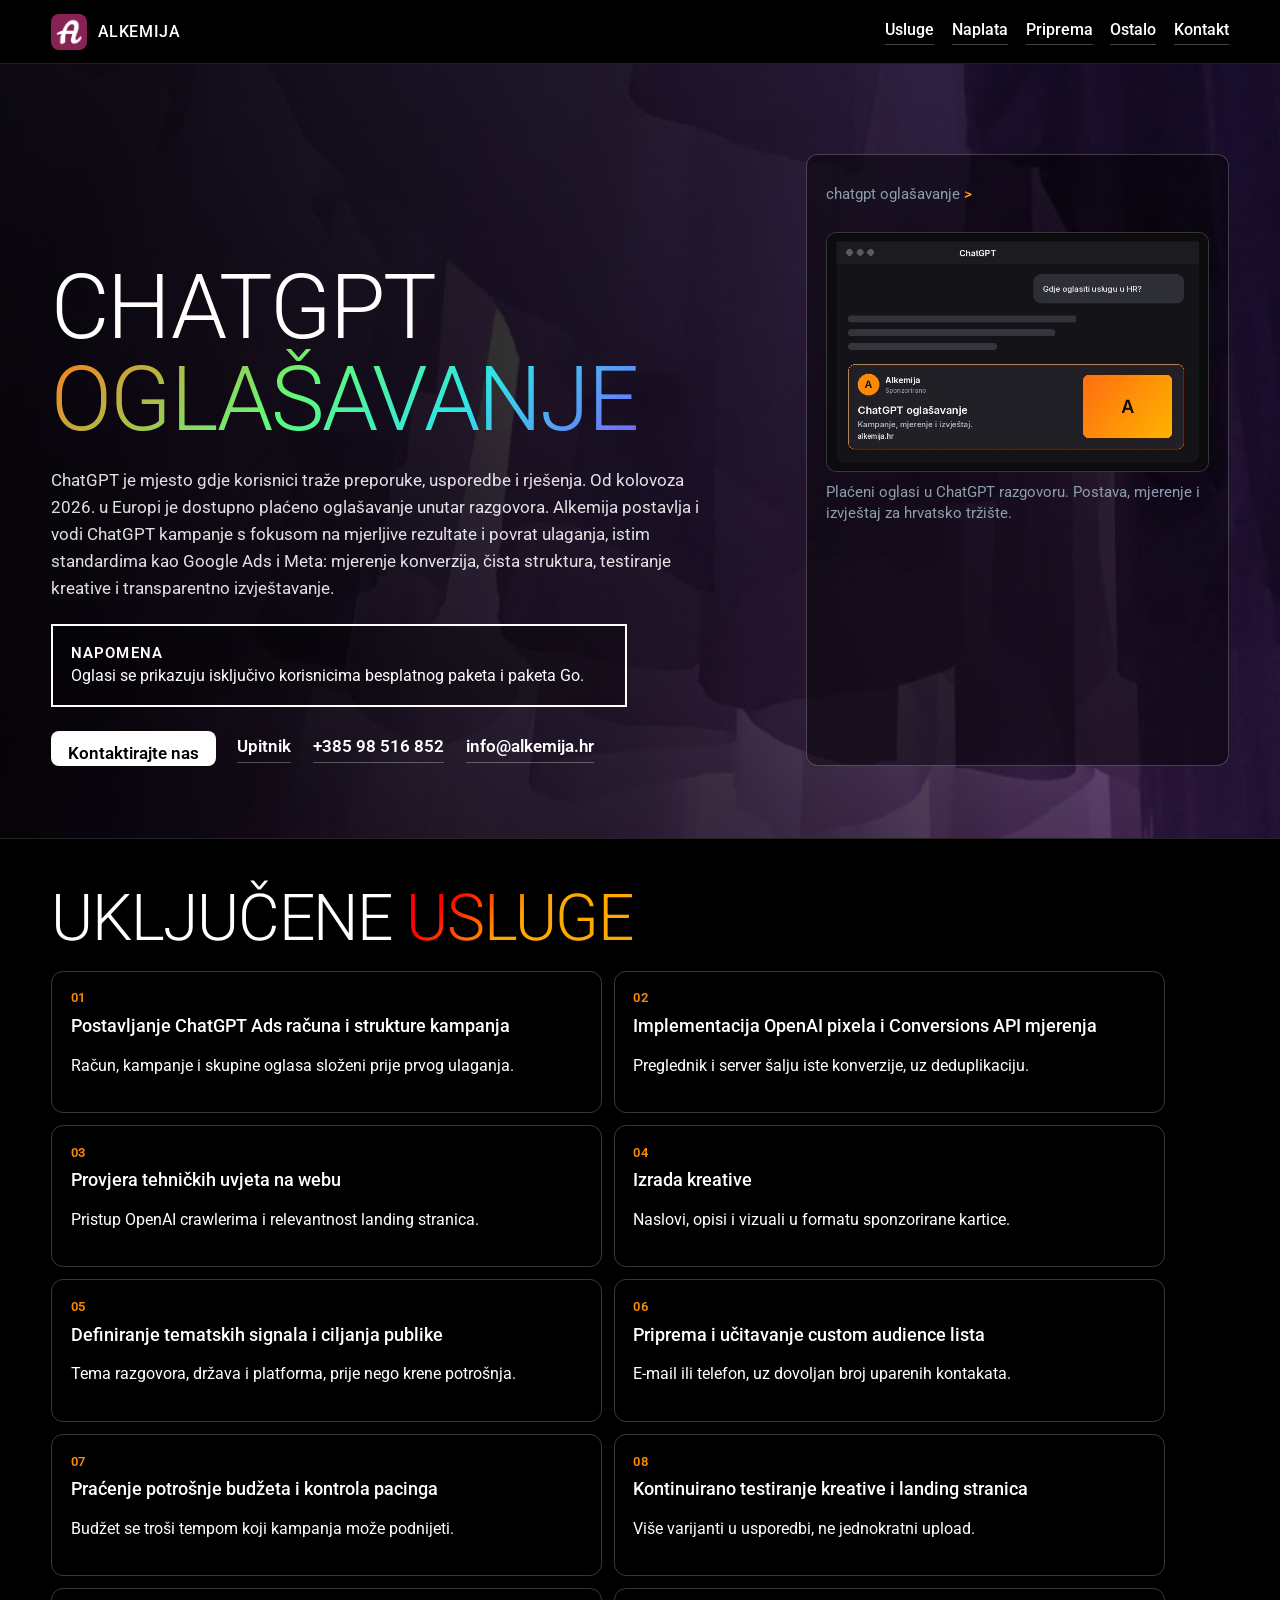
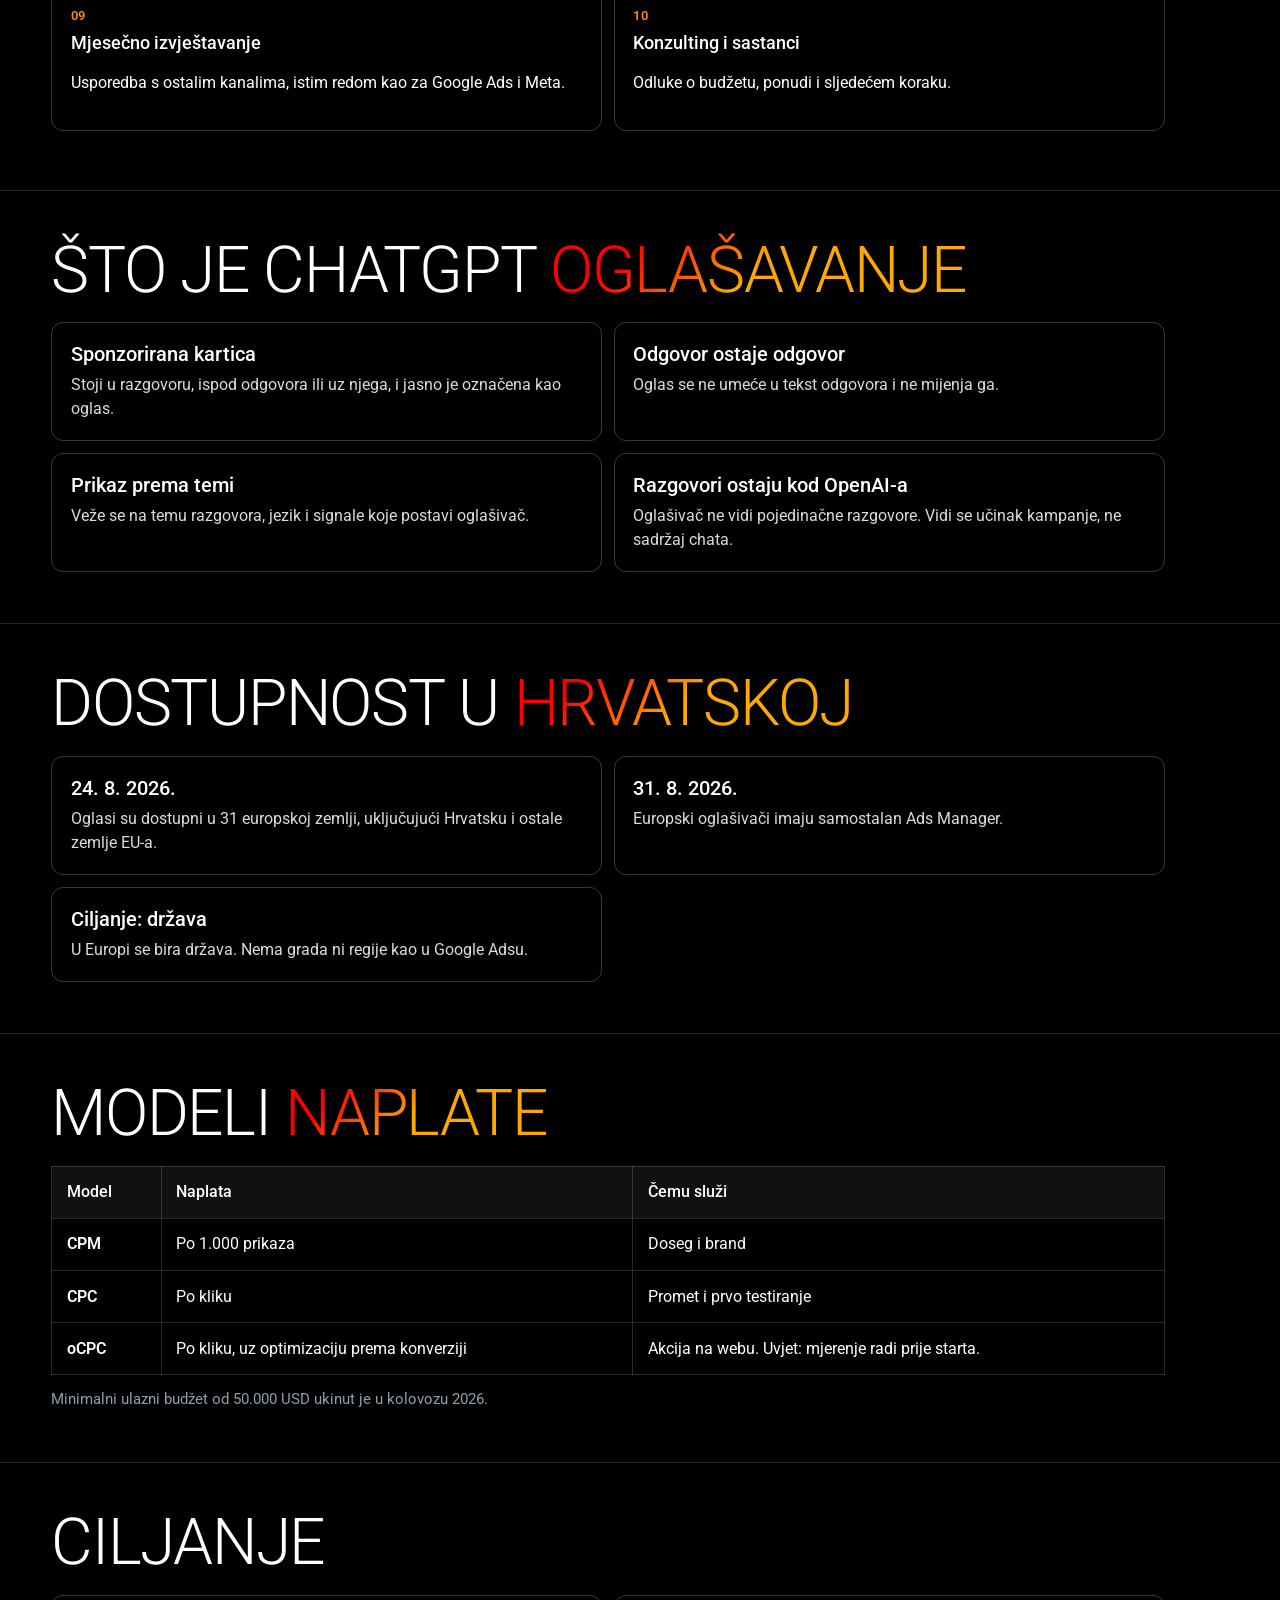
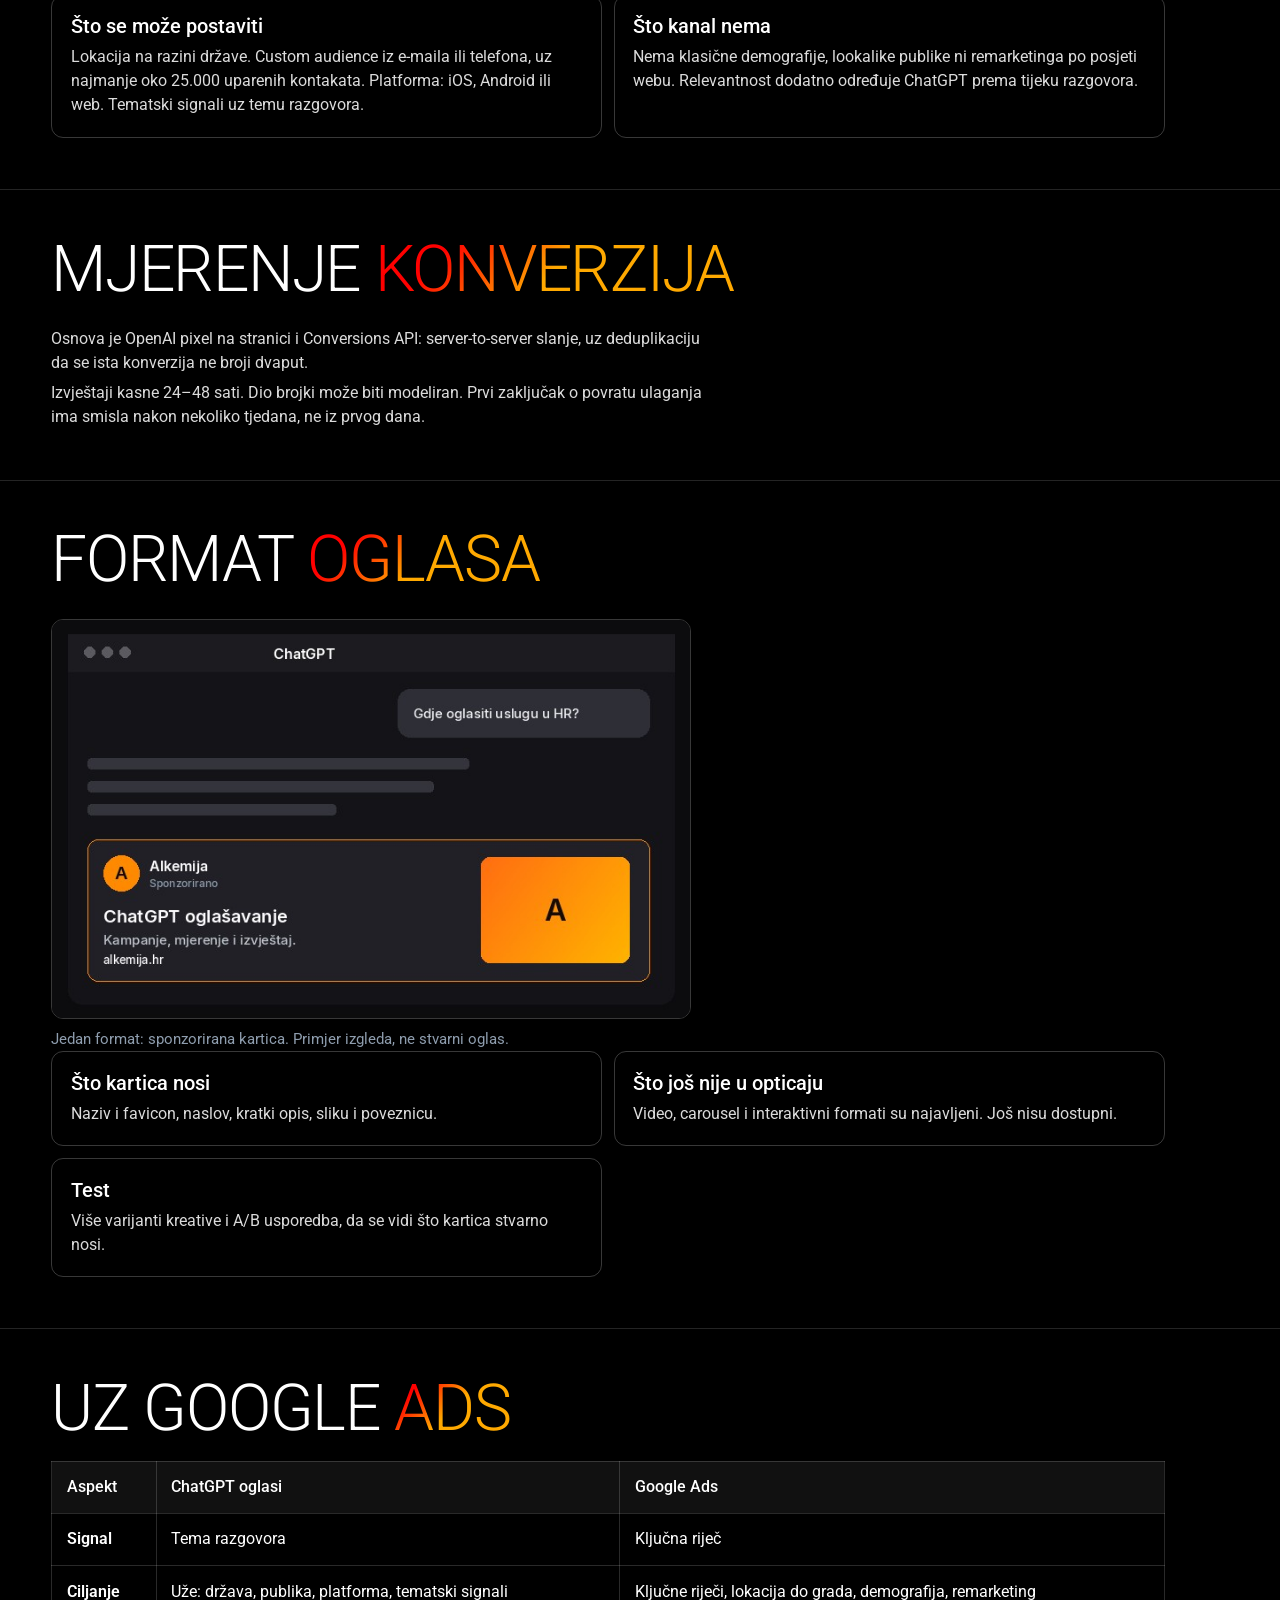
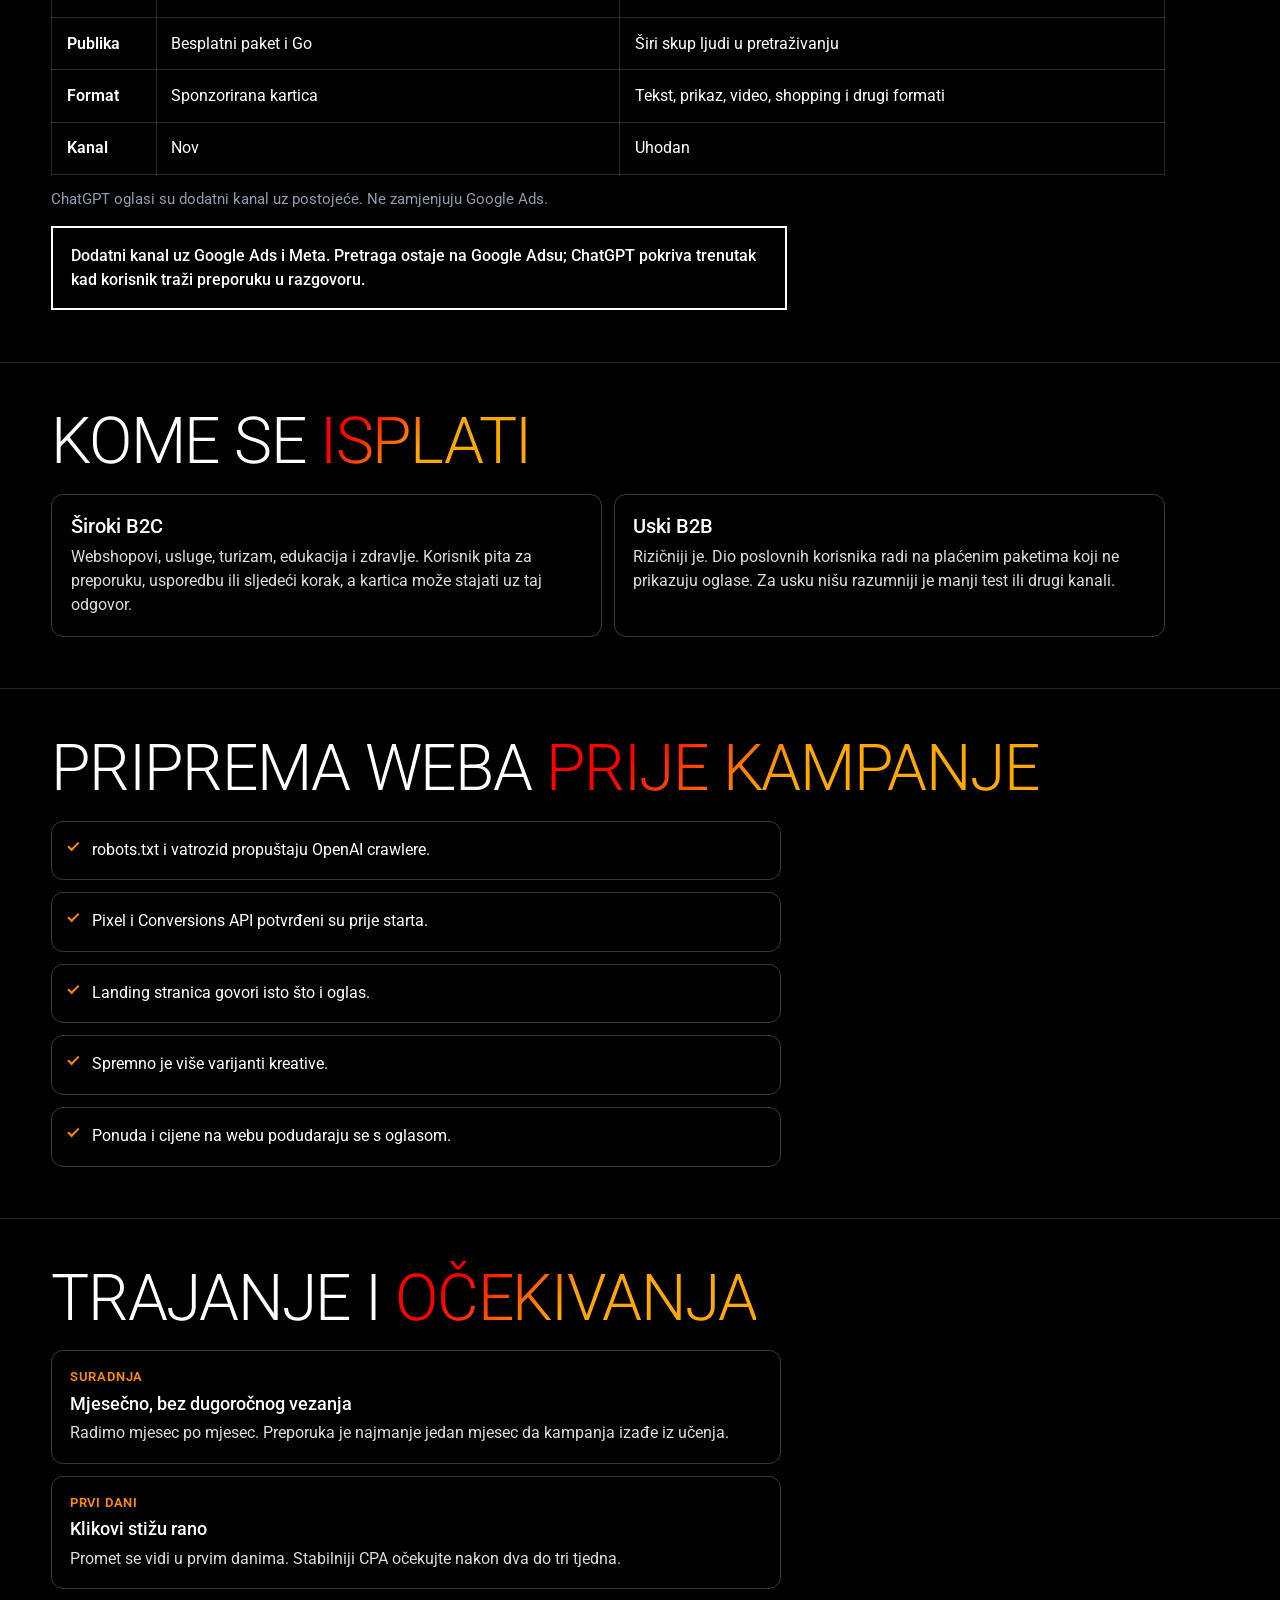
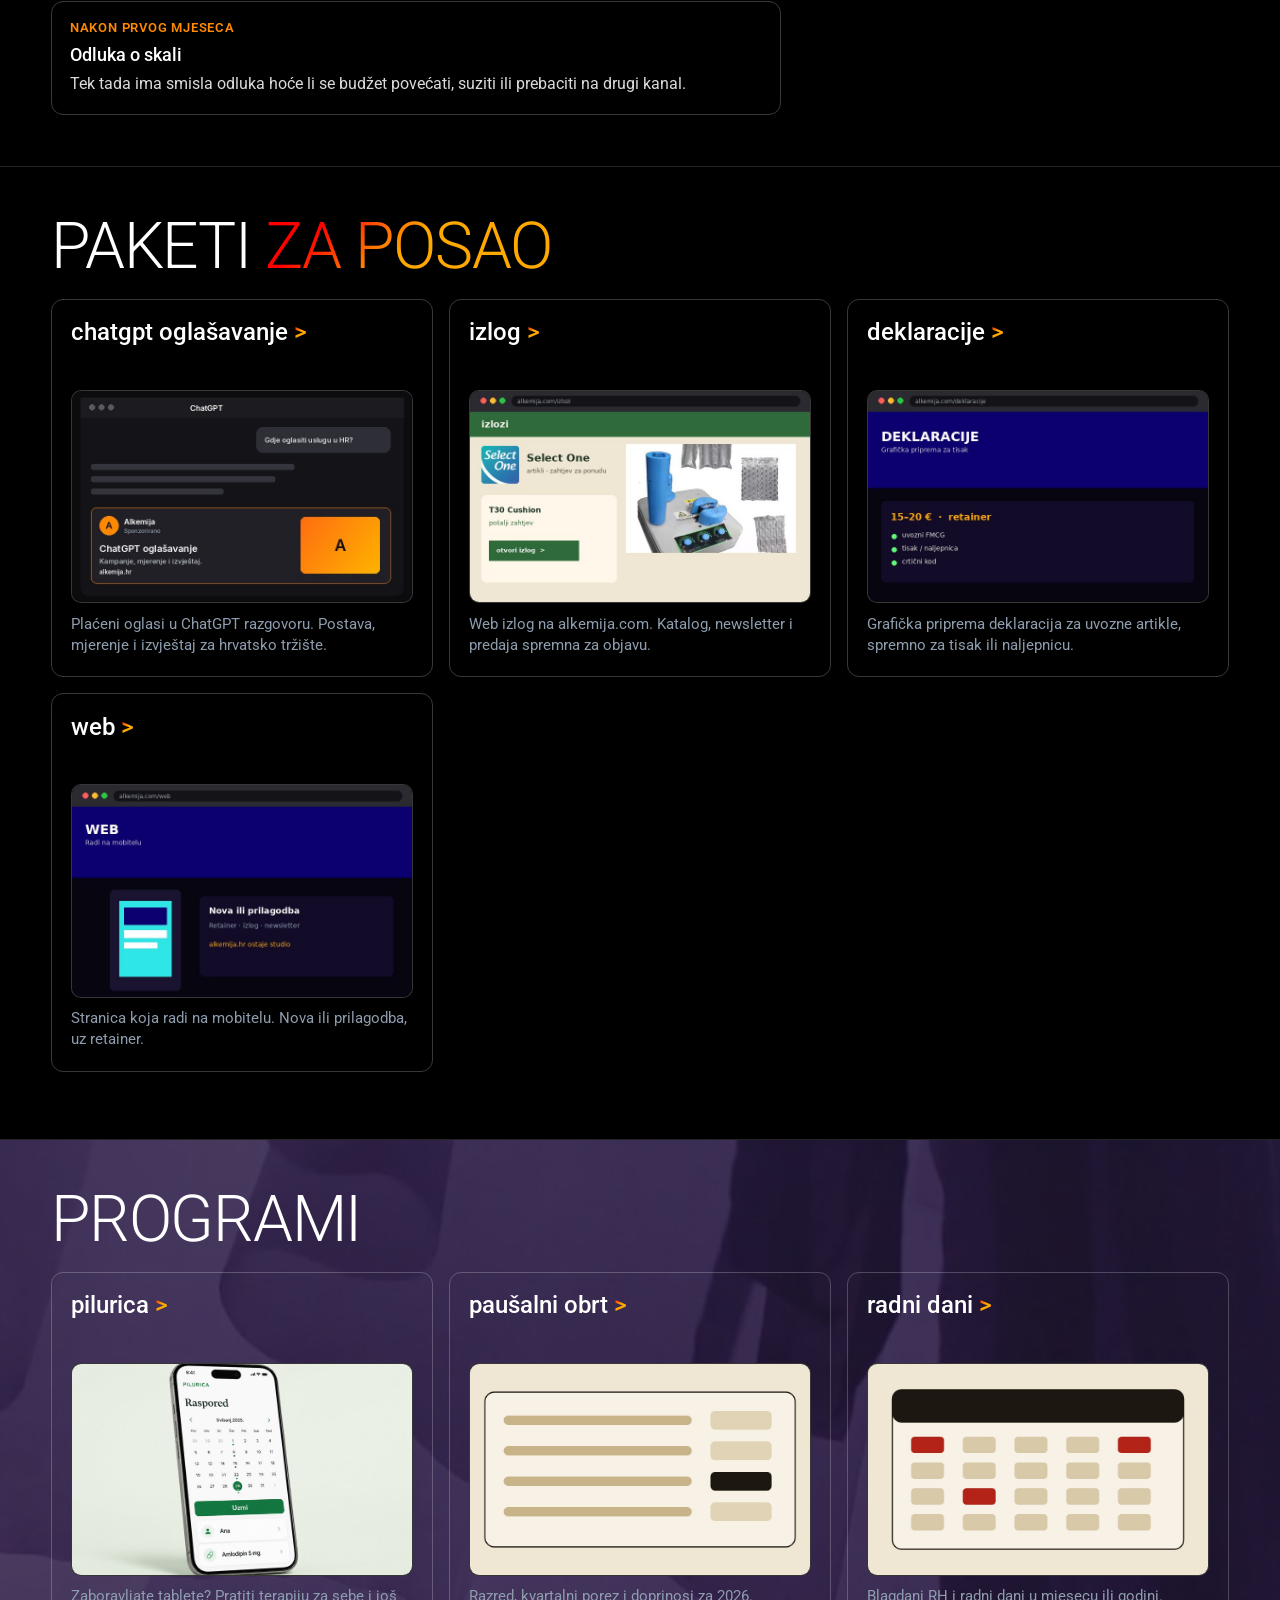
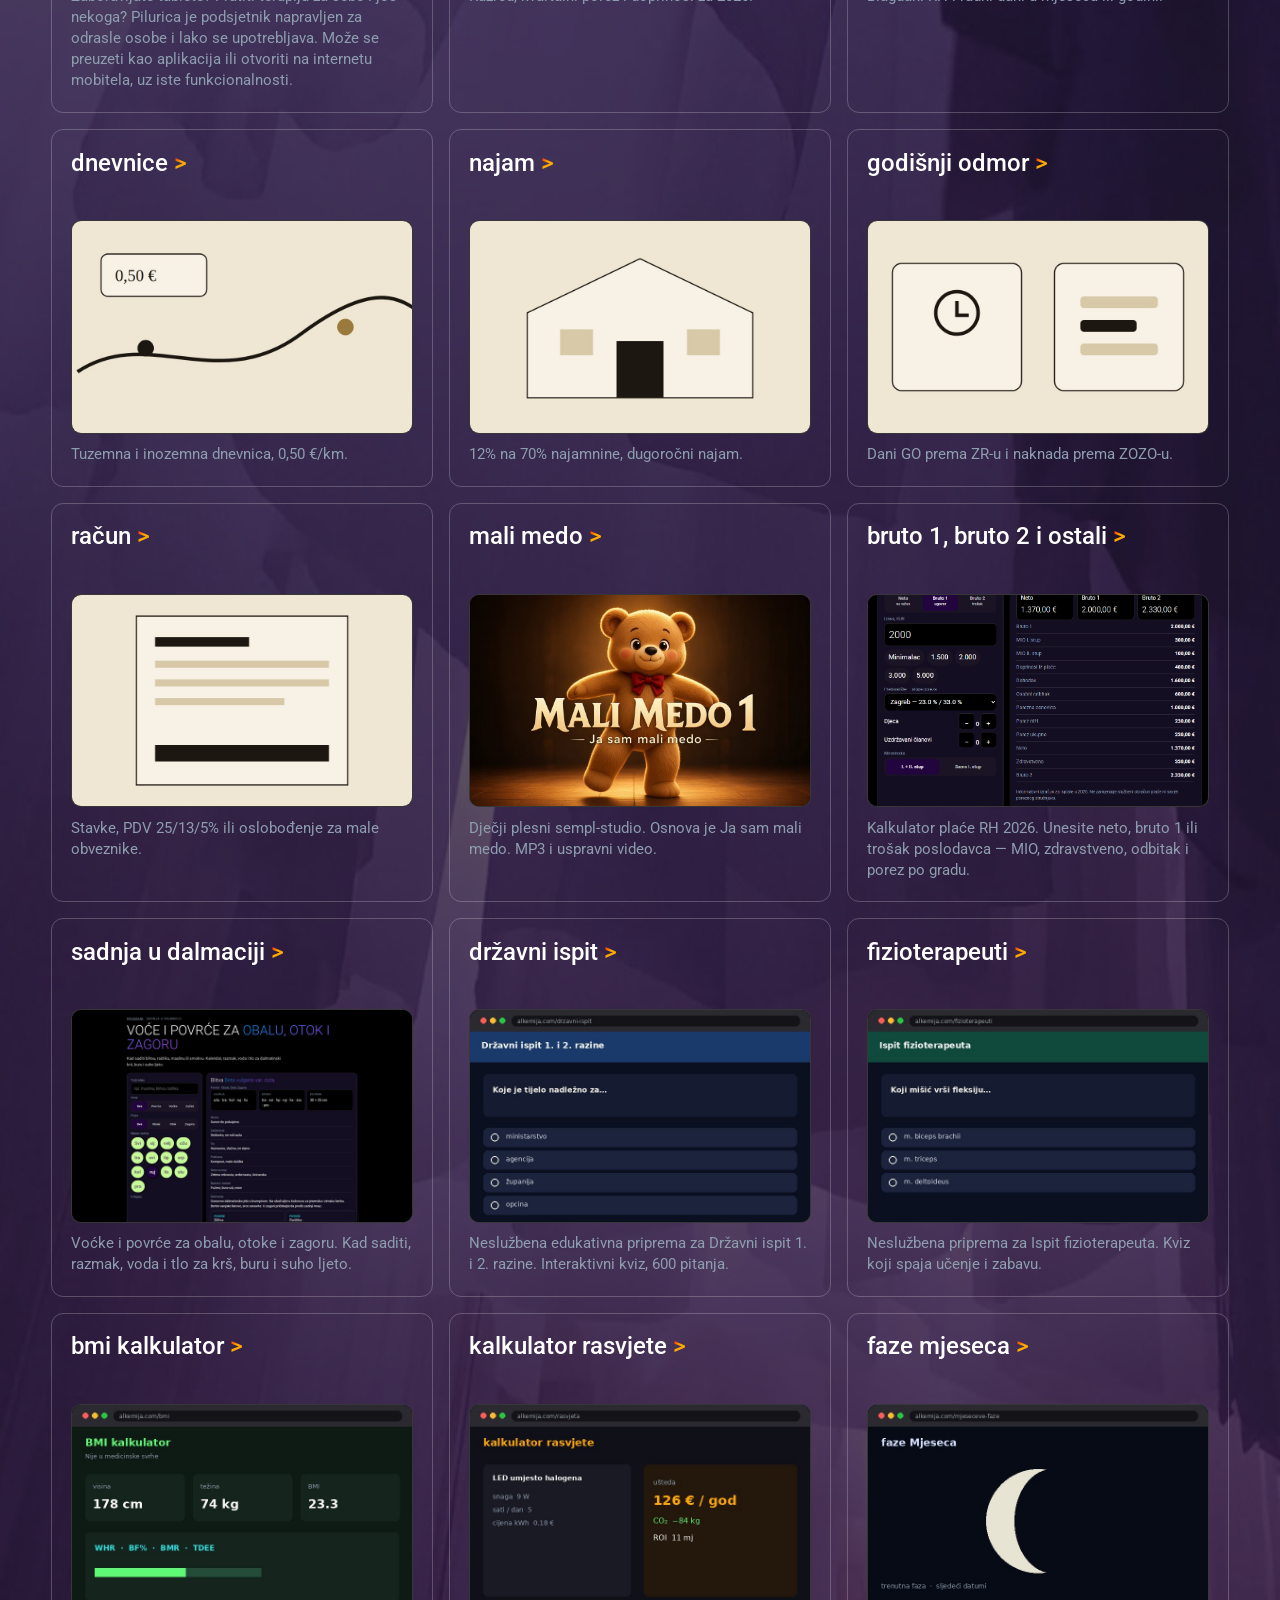
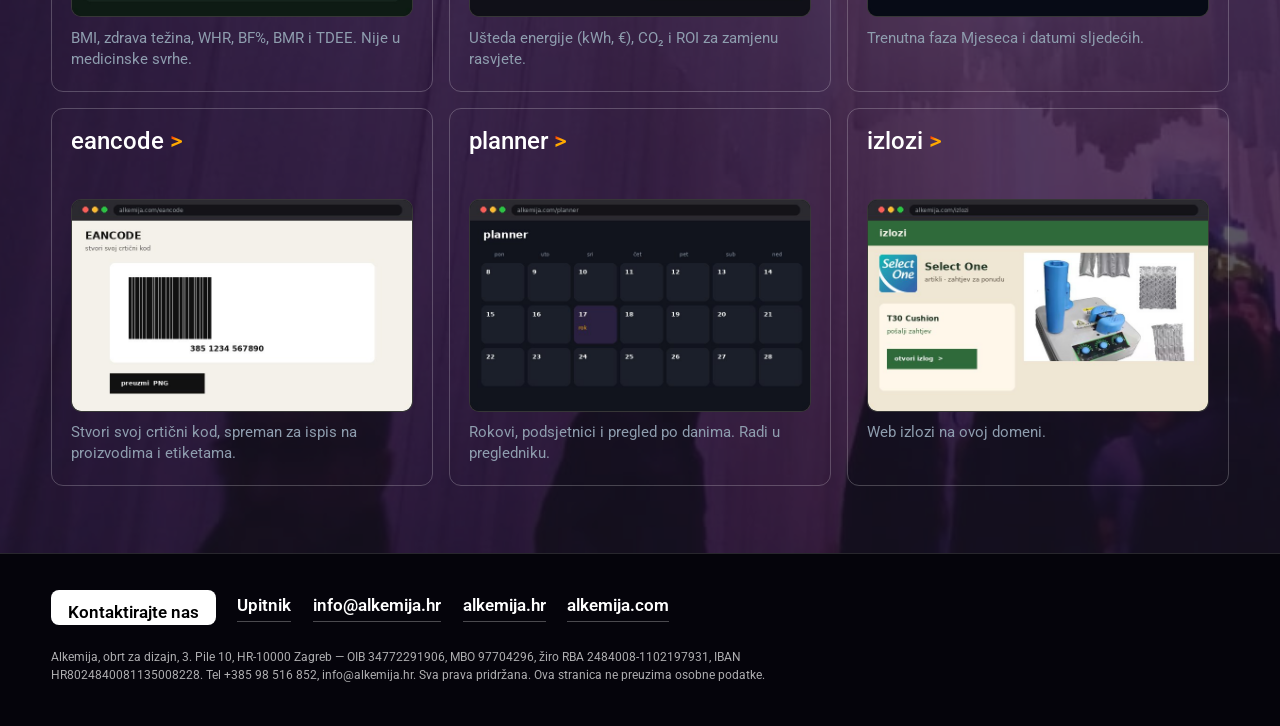
==== index.html @ fbc6aa92 "Add Alkemija ChatGPT advertising landing page. Static Croatian page with the brief sections, homepag" ====
<!DOCTYPE html>
<html lang="hr">
<head>
  <meta charset="utf-8">
  <meta name="viewport" content="width=device-width, initial-scale=1">
  <title>ChatGPT oglašavanje | Alkemija</title>
  <meta name="description" content="Alkemija postavlja i vodi ChatGPT kampanje u Hrvatskoj: račun, pixel, kreativa i mjesečni izvještaj. Oglasi za besplatni paket i paket Go.">
  <link rel="canonical" href="https://kaidoalen.github.io/alkemija-chatgpt-oglasavanje/">
  <meta property="og:title" content="ChatGPT oglašavanje | Alkemija">
  <meta property="og:description" content="Alkemija postavlja i vodi ChatGPT kampanje u Hrvatskoj: struktura, mjerenje, kreativa i izvještavanje.">
  <meta property="og:type" content="website">
  <meta property="og:locale" content="hr_HR">
  <meta property="og:url" content="https://kaidoalen.github.io/alkemija-chatgpt-oglasavanje/">
  <meta property="og:image" content="https://kaidoalen.github.io/alkemija-chatgpt-oglasavanje/assets/chatgpt-tile.jpg">
  <meta name="twitter:card" content="summary_large_image">
  <meta name="theme-color" content="#000000">
  <link rel="icon" href="assets/favicon.png" type="image/png">
  <link rel="apple-touch-icon" href="assets/favicon.png">
  <link rel="preconnect" href="https://fonts.googleapis.com">
  <link rel="preconnect" href="https://fonts.gstatic.com" crossorigin>
  <link href="https://fonts.googleapis.com/css2?family=Roboto:wght@300;400;500;600&display=swap" rel="stylesheet">
  <link rel="stylesheet" href="styles.css">
  <script type="application/ld+json">
  {
    "@context": "https://schema.org",
    "@type": "Service",
    "name": "ChatGPT oglašavanje",
    "serviceType": "Oglašavanje u ChatGPT-u",
    "provider": {
      "@type": "Organization",
      "name": "Alkemija",
      "url": "https://alkemija.com/",
      "email": "info@alkemija.hr",
      "telephone": "+38598516852"
    },
    "areaServed": "HR",
    "url": "https://kaidoalen.github.io/alkemija-chatgpt-oglasavanje/"
  }
  </script>
</head>
<body>
  <a class="skip" href="#sadrzaj">Preskoči na sadržaj</a>
  <header class="top">
    <a class="brand" href="https://alkemija.com/">
      <img src="assets/favicon.png" width="36" height="36" alt="">
      Alkemija
    </a>
    <nav class="nav" aria-label="Sadržaj stranice">
      <a href="#usluge">Usluge</a>
      <a href="#naplata">Naplata</a>
      <a href="#priprema">Priprema</a>
      <a href="#ostalo">Ostalo</a>
      <a href="mailto:info@alkemija.hr?subject=ChatGPT%20ogla%C5%A1avanje">Kontakt</a>
    </nav>
  </header>

  <main id="sadrzaj">
    <section class="hero" id="vrh">
      <div>
        <h1>ChatGPT <span class="grad">oglašavanje</span></h1>
        <p class="lead">ChatGPT je mjesto gdje korisnici traže preporuke, usporedbe i rješenja. Od kolovoza 2026. u Europi je dostupno plaćeno oglašavanje unutar razgovora. Alkemija postavlja i vodi ChatGPT kampanje s fokusom na mjerljive rezultate i povrat ulaganja, istim standardima kao Google Ads i Meta: mjerenje konverzija, čista struktura, testiranje kreative i transparentno izvještavanje.</p>
        <div class="note">
          <p class="note-label">Napomena</p>
          <p>Oglasi se prikazuju isključivo korisnicima besplatnog paketa i paketa Go.</p>
        </div>
        <p class="cta">
          <a class="btn" href="mailto:info@alkemija.hr?subject=ChatGPT%20ogla%C5%A1avanje">Kontaktirajte nas</a>
          <a href="https://www.alkemija.hr/anketa/">Upitnik</a>
          <a href="tel:+38598516852">+385 98 516 852</a>
          <a href="mailto:info@alkemija.hr">info@alkemija.hr</a>
        </p>
      </div>
      <a class="tile" href="https://www.alkemija.hr/anketa/">
        <p class="tile-title">chatgpt oglašavanje <span class="arr">&gt;</span></p>
        <span class="shot"><img src="assets/chatgpt-tile.jpg" width="720" height="450" alt=""></span>
        <p>Plaćeni oglasi u ChatGPT razgovoru. Postava, mjerenje i izvještaj za hrvatsko tržište.</p>
      </a>
    </section>

    <section class="band" id="usluge" aria-labelledby="usluge-naslov">
      <h2 class="label" id="usluge-naslov">Uključene <span class="fire">usluge</span></h2>
      <ol class="services">
        <li>
          <h3>Postavljanje ChatGPT Ads računa i strukture kampanja</h3>
          <p>Račun, kampanje i skupine oglasa složeni prije prvog ulaganja.</p>
        </li>
        <li>
          <h3>Implementacija OpenAI pixela i Conversions API mjerenja</h3>
          <p>Preglednik i server šalju iste konverzije, uz deduplikaciju.</p>
        </li>
        <li>
          <h3>Provjera tehničkih uvjeta na webu</h3>
          <p>Pristup OpenAI crawlerima i relevantnost landing stranica.</p>
        </li>
        <li>
          <h3>Izrada kreative</h3>
          <p>Naslovi, opisi i vizuali u formatu sponzorirane kartice.</p>
        </li>
        <li>
          <h3>Definiranje tematskih signala i ciljanja publike</h3>
          <p>Tema razgovora, država i platforma, prije nego krene potrošnja.</p>
        </li>
        <li>
          <h3>Priprema i učitavanje custom audience lista</h3>
          <p>E-mail ili telefon, uz dovoljan broj uparenih kontakata.</p>
        </li>
        <li>
          <h3>Praćenje potrošnje budžeta i kontrola pacinga</h3>
          <p>Budžet se troši tempom koji kampanja može podnijeti.</p>
        </li>
        <li>
          <h3>Kontinuirano testiranje kreative i landing stranica</h3>
          <p>Više varijanti u usporedbi, ne jednokratni upload.</p>
        </li>
        <li>
          <h3>Mjesečno izvještavanje</h3>
          <p>Usporedba s ostalim kanalima, istim redom kao za Google Ads i Meta.</p>
        </li>
        <li>
          <h3>Konzulting i sastanci</h3>
          <p>Odluke o budžetu, ponudi i sljedećem koraku.</p>
        </li>
      </ol>
    </section>

    <section class="band" id="sto-je" aria-labelledby="sto-je-naslov">
      <h2 class="label" id="sto-je-naslov">Što je ChatGPT <span class="fire">oglašavanje</span></h2>
      <div class="facts">
        <article class="card">
          <h3>Sponzorirana kartica</h3>
          <p>Stoji u razgovoru, ispod odgovora ili uz njega, i jasno je označena kao oglas.</p>
        </article>
        <article class="card">
          <h3>Odgovor ostaje odgovor</h3>
          <p>Oglas se ne umeće u tekst odgovora i ne mijenja ga.</p>
        </article>
        <article class="card">
          <h3>Prikaz prema temi</h3>
          <p>Veže se na temu razgovora, jezik i signale koje postavi oglašivač.</p>
        </article>
        <article class="card">
          <h3>Razgovori ostaju kod OpenAI-a</h3>
          <p>Oglašivač ne vidi pojedinačne razgovore. Vidi se učinak kampanje, ne sadržaj chata.</p>
        </article>
      </div>
    </section>

    <section class="band" id="dostupnost" aria-labelledby="dostupnost-naslov">
      <h2 class="label" id="dostupnost-naslov">Dostupnost u <span class="fire">Hrvatskoj</span></h2>
      <div class="facts">
        <article class="card">
          <h3>24. 8. 2026.</h3>
          <p>Oglasi su dostupni u 31 europskoj zemlji, uključujući Hrvatsku i ostale zemlje EU-a.</p>
        </article>
        <article class="card">
          <h3>31. 8. 2026.</h3>
          <p>Europski oglašivači imaju samostalan Ads Manager.</p>
        </article>
        <article class="card">
          <h3>Ciljanje: država</h3>
          <p>U Europi se bira država. Nema grada ni regije kao u Google Adsu.</p>
        </article>
      </div>
    </section>

    <section class="band" id="naplata" aria-labelledby="naplata-naslov">
      <h2 class="label" id="naplata-naslov">Modeli <span class="fire">naplate</span></h2>
      <div class="sheet-wrap">
        <table class="sheet">
          <caption>Minimalni ulazni budžet od 50.000 USD ukinut je u kolovozu 2026.</caption>
          <thead>
            <tr>
              <th scope="col">Model</th>
              <th scope="col">Naplata</th>
              <th scope="col">Čemu služi</th>
            </tr>
          </thead>
          <tbody>
            <tr>
              <th scope="row">CPM</th>
              <td data-label="Naplata">Po 1.000 prikaza</td>
              <td data-label="Čemu služi">Doseg i brand</td>
            </tr>
            <tr>
              <th scope="row">CPC</th>
              <td data-label="Naplata">Po kliku</td>
              <td data-label="Čemu služi">Promet i prvo testiranje</td>
            </tr>
            <tr>
              <th scope="row">oCPC</th>
              <td data-label="Naplata">Po kliku, uz optimizaciju prema konverziji</td>
              <td data-label="Čemu služi">Akcija na webu. Uvjet: mjerenje radi prije starta.</td>
            </tr>
          </tbody>
        </table>
      </div>
    </section>

    <section class="band" id="ciljanje" aria-labelledby="ciljanje-naslov">
      <h2 class="label" id="ciljanje-naslov">Ciljanje</h2>
      <div class="split">
        <article class="card">
          <h3>Što se može postaviti</h3>
          <p>Lokacija na razini države. Custom audience iz e-maila ili telefona, uz najmanje oko 25.000 uparenih kontakata. Platforma: iOS, Android ili web. Tematski signali uz temu razgovora.</p>
        </article>
        <article class="card">
          <h3>Što kanal nema</h3>
          <p>Nema klasične demografije, lookalike publike ni remarketinga po posjeti webu. Relevantnost dodatno određuje ChatGPT prema tijeku razgovora.</p>
        </article>
      </div>
    </section>

    <section class="band" id="mjerenje" aria-labelledby="mjerenje-naslov">
      <h2 class="label" id="mjerenje-naslov">Mjerenje <span class="fire">konverzija</span></h2>
      <div class="stack">
        <p>Osnova je OpenAI pixel na stranici i Conversions API: server-to-server slanje, uz deduplikaciju da se ista konverzija ne broji dvaput.</p>
        <p>Izvještaji kasne 24–48 sati. Dio brojki može biti modeliran. Prvi zaključak o povratu ulaganja ima smisla nakon nekoliko tjedana, ne iz prvog dana.</p>
      </div>
    </section>

    <section class="band" id="format" aria-labelledby="format-naslov">
      <h2 class="label" id="format-naslov">Format <span class="fire">oglasa</span></h2>
      <figure class="figure">
        <img src="assets/chatgpt-tile.jpg" width="720" height="450" alt="Primjer sponzorirane kartice u razgovoru: naziv Alkemija, oznaka oglasa, naslov, kratki opis i slika.">
        <figcaption>Jedan format: sponzorirana kartica. Primjer izgleda, ne stvarni oglas.</figcaption>
      </figure>
      <div class="facts">
        <article class="card">
          <h3>Što kartica nosi</h3>
          <p>Naziv i favicon, naslov, kratki opis, sliku i poveznicu.</p>
        </article>
        <article class="card">
          <h3>Što još nije u opticaju</h3>
          <p>Video, carousel i interaktivni formati su najavljeni. Još nisu dostupni.</p>
        </article>
        <article class="card">
          <h3>Test</h3>
          <p>Više varijanti kreative i A/B usporedba, da se vidi što kartica stvarno nosi.</p>
        </article>
      </div>
    </section>

    <section class="band" id="google-ads" aria-labelledby="google-naslov">
      <h2 class="label" id="google-naslov">Uz Google <span class="fire">Ads</span></h2>
      <div class="sheet-wrap">
        <table class="sheet">
          <caption>ChatGPT oglasi su dodatni kanal uz postojeće. Ne zamjenjuju Google Ads.</caption>
          <thead>
            <tr>
              <th scope="col">Aspekt</th>
              <th scope="col">ChatGPT oglasi</th>
              <th scope="col">Google Ads</th>
            </tr>
          </thead>
          <tbody>
            <tr>
              <th scope="row">Signal</th>
              <td data-label="ChatGPT oglasi">Tema razgovora</td>
              <td data-label="Google Ads">Ključna riječ</td>
            </tr>
            <tr>
              <th scope="row">Ciljanje</th>
              <td data-label="ChatGPT oglasi">Uže: država, publika, platforma, tematski signali</td>
              <td data-label="Google Ads">Ključne riječi, lokacija do grada, demografija, remarketing</td>
            </tr>
            <tr>
              <th scope="row">Publika</th>
              <td data-label="ChatGPT oglasi">Besplatni paket i Go</td>
              <td data-label="Google Ads">Širi skup ljudi u pretraživanju</td>
            </tr>
            <tr>
              <th scope="row">Format</th>
              <td data-label="ChatGPT oglasi">Sponzorirana kartica</td>
              <td data-label="Google Ads">Tekst, prikaz, video, shopping i drugi formati</td>
            </tr>
            <tr>
              <th scope="row">Kanal</th>
              <td data-label="ChatGPT oglasi">Nov</td>
              <td data-label="Google Ads">Uhodan</td>
            </tr>
          </tbody>
        </table>
      </div>
      <p class="callout">Dodatni kanal uz Google Ads i Meta. Pretraga ostaje na Google Adsu; ChatGPT pokriva trenutak kad korisnik traži preporuku u razgovoru.</p>
    </section>

    <section class="band" id="kome" aria-labelledby="kome-naslov">
      <h2 class="label" id="kome-naslov">Kome se <span class="fire">isplati</span></h2>
      <div class="split">
        <article class="card">
          <h3>Široki B2C</h3>
          <p>Webshopovi, usluge, turizam, edukacija i zdravlje. Korisnik pita za preporuku, usporedbu ili sljedeći korak, a kartica može stajati uz taj odgovor.</p>
        </article>
        <article class="card">
          <h3>Uski B2B</h3>
          <p>Rizičniji je. Dio poslovnih korisnika radi na plaćenim paketima koji ne prikazuju oglase. Za usku nišu razumniji je manji test ili drugi kanali.</p>
        </article>
      </div>
    </section>

    <section class="band" id="priprema" aria-labelledby="priprema-naslov">
      <h2 class="label" id="priprema-naslov">Priprema weba <span class="fire">prije kampanje</span></h2>
      <ul class="checklist">
        <li>robots.txt i vatrozid propuštaju OpenAI crawlere.</li>
        <li>Pixel i Conversions API potvrđeni su prije starta.</li>
        <li>Landing stranica govori isto što i oglas.</li>
        <li>Spremno je više varijanti kreative.</li>
        <li>Ponuda i cijene na webu podudaraju se s oglasom.</li>
      </ul>
    </section>

    <section class="band" id="trajanje" aria-labelledby="trajanje-naslov">
      <h2 class="label" id="trajanje-naslov">Trajanje i <span class="fire">očekivanja</span></h2>
      <ol class="steps">
        <li class="step">
          <span>Suradnja</span>
          <h3>Mjesečno, bez dugoročnog vezanja</h3>
          <p>Radimo mjesec po mjesec. Preporuka je najmanje jedan mjesec da kampanja izađe iz učenja.</p>
        </li>
        <li class="step">
          <span>Prvi dani</span>
          <h3>Klikovi stižu rano</h3>
          <p>Promet se vidi u prvim danima. Stabilniji CPA očekujte nakon dva do tri tjedna.</p>
        </li>
        <li class="step">
          <span>Nakon prvog mjeseca</span>
          <h3>Odluka o skali</h3>
          <p>Tek tada ima smisla odluka hoće li se budžet povećati, suziti ili prebaciti na drugi kanal.</p>
        </li>
      </ol>
    </section>

    <section class="band" id="ostalo" aria-labelledby="paketi-naslov">
      <h2 class="label" id="paketi-naslov">Paketi <span class="fire">za posao</span></h2>
      <nav class="tiles" aria-label="Paketi za posao">
        <a class="tile" href="https://www.alkemija.hr/anketa/">
          <h3>chatgpt oglašavanje <span class="arr">&gt;</span></h3>
          <span class="shot"><img src="assets/chatgpt-tile.jpg" width="720" height="450" alt=""></span>
          <p>Plaćeni oglasi u ChatGPT razgovoru. Postava, mjerenje i izvještaj za hrvatsko tržište.</p>
        </a>
        <a class="tile" href="https://alkemija.com/izlozi/">
          <h3>izlog <span class="arr">&gt;</span></h3>
          <span class="shot"><img src="assets/shots/izlog.jpg" width="720" height="450" alt=""></span>
          <p>Web izlog na alkemija.com. Katalog, newsletter i predaja spremna za objavu.</p>
        </a>
        <a class="tile" href="https://alkemija.com/deklaracije/">
          <h3>deklaracije <span class="arr">&gt;</span></h3>
          <span class="shot"><img src="assets/shots/deklaracije.jpg" width="720" height="450" alt=""></span>
          <p>Grafička priprema deklaracija za uvozne artikle, spremno za tisak ili naljepnicu.</p>
        </a>
        <a class="tile" href="https://alkemija.com/web/">
          <h3>web <span class="arr">&gt;</span></h3>
          <span class="shot"><img src="assets/shots/web.jpg" width="720" height="450" alt=""></span>
          <p>Stranica koja radi na mobitelu. Nova ili prilagodba, uz retainer.</p>
        </a>
      </nav>
    </section>

    <section class="band tools" aria-labelledby="programi-naslov">
      <h2 class="label" id="programi-naslov">Programi</h2>
      <nav class="tiles" aria-label="Programi">
        <a class="tile" href="https://alkemija.com/pilurica/">
          <h3>pilurica <span class="arr">&gt;</span></h3>
          <span class="shot"><img src="assets/shots/pilurica.jpg" width="800" height="533" alt=""></span>
          <p>Zaboravljate tablete? Pratiti terapiju za sebe i još nekoga? Pilurica je podsjetnik napravljen za odrasle osobe i lako se upotrebljava. Može se preuzeti kao aplikacija ili otvoriti na internetu mobitela, uz iste funkcionalnosti.</p>
        </a>
        <a class="tile" href="https://alkemija.com/pausalni-obrt/">
          <h3>paušalni obrt <span class="arr">&gt;</span></h3>
          <span class="shot"><img src="assets/shots/pausalni-obrt.jpg" width="960" height="540" alt=""></span>
          <p>Razred, kvartalni porez i doprinosi za 2026.</p>
        </a>
        <a class="tile" href="https://alkemija.com/radni-dani/">
          <h3>radni dani <span class="arr">&gt;</span></h3>
          <span class="shot"><img src="assets/shots/radni-dani.jpg" width="960" height="540" alt=""></span>
          <p>Blagdani RH i radni dani u mjesecu ili godini.</p>
        </a>
        <a class="tile" href="https://alkemija.com/dnevnice/">
          <h3>dnevnice <span class="arr">&gt;</span></h3>
          <span class="shot"><img src="assets/shots/dnevnice.jpg" width="960" height="540" alt=""></span>
          <p>Tuzemna i inozemna dnevnica, 0,50 €/km.</p>
        </a>
        <a class="tile" href="https://alkemija.com/najam/">
          <h3>najam <span class="arr">&gt;</span></h3>
          <span class="shot"><img src="assets/shots/najam.jpg" width="960" height="540" alt=""></span>
          <p>12% na 70% najamnine, dugoročni najam.</p>
        </a>
        <a class="tile" href="https://alkemija.com/godisnji-odmor/">
          <h3>godišnji odmor <span class="arr">&gt;</span></h3>
          <span class="shot"><img src="assets/shots/godisnji-odmor.jpg" width="960" height="540" alt=""></span>
          <p>Dani GO prema ZR-u i naknada prema ZOZO-u.</p>
        </a>
        <a class="tile" href="https://alkemija.com/racun/">
          <h3>račun <span class="arr">&gt;</span></h3>
          <span class="shot"><img src="assets/shots/racun.jpg" width="960" height="540" alt=""></span>
          <p>Stavke, PDV 25/13/5% ili oslobođenje za male obveznike.</p>
        </a>
        <a class="tile" href="https://alkemija.com/mali-medo/">
          <h3>mali medo <span class="arr">&gt;</span></h3>
          <span class="shot"><img src="assets/shots/mali-medo.jpg" width="1200" height="630" alt=""></span>
          <p>Dječji plesni sempl-studio. Osnova je Ja sam mali medo. MP3 i uspravni video.</p>
        </a>
        <a class="tile" href="https://alkemija.com/kalkulator-place/">
          <h3>bruto 1, bruto 2 i ostali <span class="arr">&gt;</span></h3>
          <span class="shot"><img src="assets/shots/kalkulator-place.png" width="953" height="689" alt=""></span>
          <p>Kalkulator plaće RH 2026. Unesite neto, bruto 1 ili trošak poslodavca — MIO, zdravstveno, odbitak i porez po gradu.</p>
        </a>
        <a class="tile" href="https://alkemija.com/sadnja-u-dalmaciji/">
          <h3>sadnja u dalmaciji <span class="arr">&gt;</span></h3>
          <span class="shot"><img src="assets/shots/sadnja.jpg" width="720" height="450" alt=""></span>
          <p>Voćke i povrće za obalu, otoke i zagoru. Kad saditi, razmak, voda i tlo za krš, buru i suho ljeto.</p>
        </a>
        <a class="tile" href="https://alkemija.com/drzavni-ispit-1-i-2-razine-novo/">
          <h3>državni ispit <span class="arr">&gt;</span></h3>
          <span class="shot"><img src="assets/shots/drzavni-ispit.jpg" width="720" height="450" alt=""></span>
          <p>Neslužbena edukativna priprema za Državni ispit 1. i 2. razine. Interaktivni kviz, 600 pitanja.</p>
        </a>
        <a class="tile" href="https://alkemija.com/fizioterapeuti/">
          <h3>fizioterapeuti <span class="arr">&gt;</span></h3>
          <span class="shot"><img src="assets/shots/fizioterapeuti.jpg" width="720" height="450" alt=""></span>
          <p>Neslužbena priprema za Ispit fizioterapeuta. Kviz koji spaja učenje i zabavu.</p>
        </a>
        <a class="tile" href="https://alkemija.com/bmi-kalkulator-i-odnos-visine-osobe/">
          <h3>bmi kalkulator <span class="arr">&gt;</span></h3>
          <span class="shot"><img src="assets/shots/bmi.jpg" width="720" height="450" alt=""></span>
          <p>BMI, zdrava težina, WHR, BF%, BMR i TDEE. Nije u medicinske svrhe.</p>
        </a>
        <a class="tile" href="https://alkemija.com/energetski-kalkulator-led-rasvjete/">
          <h3>kalkulator rasvjete <span class="arr">&gt;</span></h3>
          <span class="shot"><img src="assets/shots/rasvjeta.jpg" width="720" height="450" alt=""></span>
          <p>Ušteda energije (kWh, €), CO₂ i ROI za zamjenu rasvjete.</p>
        </a>
        <a class="tile" href="https://alkemija.com/mjeseceve-faze/">
          <h3>faze mjeseca <span class="arr">&gt;</span></h3>
          <span class="shot"><img src="assets/shots/mjesec.jpg" width="720" height="450" alt=""></span>
          <p>Trenutna faza Mjeseca i datumi sljedećih.</p>
        </a>
        <a class="tile" href="https://alkemija.com/eancode-generator-stvori-svoj-crticni-kod/">
          <h3>eancode <span class="arr">&gt;</span></h3>
          <span class="shot"><img src="assets/shots/eancode.jpg" width="720" height="450" alt=""></span>
          <p>Stvori svoj crtični kod, spreman za ispis na proizvodima i etiketama.</p>
        </a>
        <a class="tile" href="https://alkemija.com/planner/">
          <h3>planner <span class="arr">&gt;</span></h3>
          <span class="shot"><img src="assets/shots/planner.jpg" width="720" height="450" alt=""></span>
          <p>Rokovi, podsjetnici i pregled po danima. Radi u pregledniku.</p>
        </a>
        <a class="tile" href="https://alkemija.com/izlozi/">
          <h3>izlozi <span class="arr">&gt;</span></h3>
          <span class="shot"><img src="assets/shots/izlozi.jpg" width="720" height="450" alt=""></span>
          <p>Web izlozi na ovoj domeni.</p>
        </a>
      </nav>
    </section>
  </main>

  <footer class="site-footer" id="kontakt">
    <p class="cta">
      <a class="btn" href="mailto:info@alkemija.hr?subject=ChatGPT%20ogla%C5%A1avanje">Kontaktirajte nas</a>
      <a href="https://www.alkemija.hr/anketa/">Upitnik</a>
      <a href="mailto:info@alkemija.hr">info@alkemija.hr</a>
      <a href="https://www.alkemija.hr/">alkemija.hr</a>
      <a href="https://alkemija.com/">alkemija.com</a>
    </p>
    <p class="legal">Alkemija, obrt za dizajn, 3. Pile 10, HR-10000 Zagreb — OIB 34772291906, MBO 97704296, žiro RBA 2484008-1102197931, IBAN HR8024840081135008228. Tel +385 98 516 852, info@alkemija.hr. Sva prava pridržana. Ova stranica ne preuzima osobne podatke.</p>
  </footer>
</body>
</html>
---- styles.css ----
:root {
  --bg: #000;
  --ink: #fff;
  --muted: #8e9dae;
  --line: rgba(255, 255, 255, 0.22);
  --hover: #22053f;
  --accent: #ff8a00;
  --pad: 4vw;
  --max: 72rem;
}

*,
*::before,
*::after {
  box-sizing: border-box;
}

html {
  scroll-behavior: smooth;
}

body {
  margin: 0;
  background: var(--bg);
  color: var(--ink);
  font-family: "Roboto", "Open Sans", sans-serif;
  font-weight: 400;
  line-height: 1.5;
  color-scheme: dark;
}

img {
  max-width: 100%;
  height: auto;
}

a {
  color: inherit;
}

.skip {
  position: absolute;
  left: 1rem;
  top: -4rem;
  z-index: 100;
  background: #fff;
  color: #000;
  padding: 0.55rem 0.9rem;
  font-weight: 600;
}

.skip:focus {
  top: 1rem;
}

.top {
  position: sticky;
  top: 0;
  z-index: 30;
  display: flex;
  align-items: center;
  justify-content: space-between;
  gap: 1rem;
  padding: 0.85rem var(--pad);
  background: rgba(0, 0, 0, 0.88);
  border-bottom: 1px solid rgba(255, 255, 255, 0.12);
  backdrop-filter: blur(12px);
}

.brand {
  display: inline-flex;
  align-items: center;
  gap: 0.65rem;
  color: #fff;
  text-decoration: none;
  font-weight: 500;
  letter-spacing: 0.04em;
  text-transform: uppercase;
}

.brand img {
  width: 36px;
  height: 36px;
  border-radius: 8px;
}

.nav {
  display: flex;
  flex-wrap: wrap;
  justify-content: flex-end;
  gap: 0.35rem 1.1rem;
}

.nav a {
  color: #fff;
  text-decoration: none;
  border-bottom: 1px solid rgba(255, 255, 255, 0.28);
  padding-bottom: 0.12rem;
  font-weight: 500;
}

.hero {
  position: relative;
  display: grid;
  grid-template-columns: minmax(0, 1.35fr) minmax(260px, 0.8fr);
  gap: 2.5rem;
  align-items: end;
  min-height: 86vh;
  padding: 7vw var(--pad) 4.5rem;
  background: #000 url("assets/hero.jpg") center right / cover no-repeat;
}

.hero::before {
  content: "";
  position: absolute;
  inset: 0;
  background: linear-gradient(90deg, rgba(0, 0, 0, 0.92) 0%, rgba(0, 0, 0, 0.78) 48%, rgba(0, 0, 0, 0.5) 100%);
}

.hero > * {
  position: relative;
  z-index: 1;
}

.hero h1 {
  margin: 0;
  max-width: 11ch;
  font-size: clamp(2.7rem, 7vw, 6.2rem);
  font-weight: 300;
  line-height: 1.02;
  letter-spacing: -0.02em;
  text-transform: uppercase;
}

.grad {
  background: linear-gradient(135deg, #ff7a18 0%, #61fa76 42%, #2ee6e6 68%, #7b5cff 100%);
  -webkit-background-clip: text;
  background-clip: text;
  -webkit-text-fill-color: transparent;
}

.fire {
  background: linear-gradient(135deg, #ff0000 20%, #ffa900 50%);
  -webkit-background-clip: text;
  background-clip: text;
  -webkit-text-fill-color: transparent;
}

.lead {
  max-width: 42rem;
  margin: 1.4rem 0 0;
  color: rgba(255, 255, 255, 0.88);
  font-size: 1.08rem;
  line-height: 1.55;
}

.note {
  max-width: 36rem;
  margin-top: 1.4rem;
  padding: 1rem 1.1rem 1.05rem;
  border: 2px solid #fff;
  background: rgba(0, 0, 0, 0.35);
}

.note p {
  margin: 0;
}

.note-label {
  margin-bottom: 0.35rem;
  font-weight: 600;
  letter-spacing: 0.08em;
  text-transform: uppercase;
  font-size: 0.92rem;
}

.cta {
  display: flex;
  flex-wrap: wrap;
  align-items: center;
  gap: 0.75rem 1.35rem;
  margin: 1.5rem 0 0;
  font-size: 1.08rem;
  font-weight: 600;
}

.cta a {
  color: #fff;
  text-decoration: none;
  border-bottom: 1px solid rgba(255, 255, 255, 0.28);
  padding-bottom: 0.12rem;
}

.btn {
  display: inline-block;
  border: 0;
  border-bottom: 0;
  background: #fff;
  color: #000 !important;
  padding: 0.75rem 1.05rem;
  border-radius: 8px;
  line-height: 1.2;
}

.btn:hover {
  background: #f2f2f2;
}

.band {
  padding: 0.4rem 0 3.2rem;
  border-top: 1px solid rgba(255, 255, 255, 0.14);
}

.label {
  margin: 0;
  padding: 2.4rem var(--pad) 1.1rem;
  font-size: clamp(2.1rem, 5vw, 4.2rem);
  font-weight: 300;
  line-height: 1.08;
  letter-spacing: -0.02em;
  text-transform: uppercase;
}

.intro,
.stack,
.sheet-wrap,
.facts,
.split,
.steps,
.checklist {
  padding: 0 var(--pad);
}

.intro,
.stack {
  max-width: 48rem;
}

.intro p,
.stack p,
.card p,
.step p {
  margin: 0.35rem 0 0;
  color: rgba(255, 255, 255, 0.86);
}

.services {
  list-style: none;
  margin: 0;
  padding: 0 var(--pad) 0.5rem;
  display: grid;
  grid-template-columns: 1fr;
  gap: 12px;
  max-width: 76rem;
  counter-reset: usluga;
}

.services li {
  counter-increment: usluga;
  margin: 0;
  padding: 1.05rem 1.15rem 1.15rem;
  border: 1px solid var(--line);
  border-radius: 12px;
  background: transparent;
}

.services li::before {
  content: counter(usluga, decimal-leading-zero);
  display: block;
  margin-bottom: 0.35rem;
  color: var(--accent);
  font-weight: 600;
  letter-spacing: 0.06em;
  font-size: 0.82rem;
}

.services h3,
.card h3,
.step h3 {
  margin: 0;
  font-size: 1.15rem;
  font-weight: 500;
  line-height: 1.3;
}

.facts,
.split {
  display: grid;
  grid-template-columns: 1fr;
  gap: 12px;
  max-width: 76rem;
}

.card {
  padding: 1.1rem 1.15rem 1.2rem;
  border: 1px solid var(--line);
  border-radius: 12px;
}

.card h3 {
  font-size: 1.28rem;
  font-weight: 500;
}

.sheet-wrap {
  max-width: 76rem;
  overflow-x: auto;
}

.sheet {
  width: 100%;
  border-collapse: collapse;
  min-width: 36rem;
}

.sheet caption {
  caption-side: bottom;
  text-align: left;
  padding: 0.8rem 0 0;
  color: var(--muted);
  font-size: 0.95rem;
}

.sheet th,
.sheet td {
  border: 1px solid rgba(255, 255, 255, 0.16);
  padding: 0.85rem 0.9rem;
  text-align: left;
  vertical-align: top;
}

.sheet thead th {
  font-weight: 500;
  background: #111;
}

.sheet tbody th {
  font-weight: 600;
  white-space: nowrap;
}

.callout {
  max-width: 46rem;
  margin: 1rem var(--pad) 0;
  padding: 1rem 1.1rem;
  border: 2px solid #fff;
  font-weight: 500;
}

.steps,
.checklist {
  list-style: none;
  margin: 0;
  padding-left: var(--pad);
  padding-right: var(--pad);
  max-width: 52rem;
  display: grid;
  gap: 12px;
}

.step,
.checklist li {
  padding: 1rem 1.1rem 1.1rem;
  border: 1px solid var(--line);
  border-radius: 12px;
}

.step span {
  display: block;
  margin-bottom: 0.3rem;
  color: var(--accent);
  font-size: 0.82rem;
  font-weight: 600;
  letter-spacing: 0.06em;
  text-transform: uppercase;
}

.checklist {
  list-style: none;
}

.checklist li {
  position: relative;
  padding-left: 2.5rem;
}

.checklist li::before {
  content: "";
  position: absolute;
  left: 1rem;
  top: 1.25rem;
  width: 0.7rem;
  height: 0.4rem;
  border-left: 2px solid var(--accent);
  border-bottom: 2px solid var(--accent);
  transform: rotate(-45deg);
}

.figure {
  margin: 0.4rem var(--pad) 0;
  max-width: 40rem;
}

.figure img {
  display: block;
  width: 100%;
  border-radius: 12px;
  border: 1px solid var(--line);
}

.figure figcaption {
  margin-top: 0.55rem;
  color: var(--muted);
  font-size: 0.95rem;
}

.tiles {
  display: grid;
  grid-template-columns: 1fr;
}

.tile {
  display: flex;
  flex-direction: column;
  min-width: 0;
  color: #fff;
  text-decoration: none;
  padding: 16px 18px 18px;
  border-bottom: 1px solid var(--line);
  background: transparent;
  transition: background 0.45s ease;
}

.tile:hover,
.tile:focus-visible {
  background: var(--hover);
}

.tile h3,
.tile-title {
  margin: 0;
  color: #fff;
  font-family: "Roboto", sans-serif;
  font-size: 1.7rem;
  font-weight: 500;
  line-height: 1.15;
  text-transform: lowercase;
}

.arr {
  background: linear-gradient(135deg, #ff0000 20%, #ffa900 50%);
  -webkit-background-clip: text;
  background-clip: text;
  -webkit-text-fill-color: transparent;
  font-weight: 500;
}

.shot {
  display: block;
  margin: 0.75rem 0 0;
  overflow: hidden;
  border-radius: 10px;
  border: 1px solid rgba(255, 255, 255, 0.16);
  background: #111;
  aspect-ratio: 16 / 10;
}

.shot img {
  display: block;
  width: 100%;
  height: 100%;
  object-fit: cover;
  object-position: center;
}

.tile p {
  margin: 0.65rem 0 0;
  color: var(--muted);
  font-size: 15px;
  font-weight: 400;
  line-height: 1.4;
}

.hero .tile {
  align-self: end;
  border: 1px solid var(--line);
  border-radius: 12px;
  background: rgba(0, 0, 0, 0.45);
}

.tools {
  position: relative;
  background: #000 url("assets/hero.jpg") center / cover no-repeat;
}

.tools::before {
  content: "";
  position: absolute;
  inset: 0;
  background: #1a1424;
  opacity: 0.72;
}

.tools > * {
  position: relative;
  z-index: 1;
}

.site-footer {
  padding: 2.2rem var(--pad) 2.6rem;
  border-top: 1px solid rgba(255, 255, 255, 0.14);
  background: #05040b;
}

.site-footer .cta {
  margin-top: 0;
}

.legal {
  max-width: 52rem;
  margin: 1.4rem 0 0;
  color: rgba(255, 255, 255, 0.68);
  font-size: 12px;
  line-height: 1.55;
}

.legal a {
  color: #fff;
}

a:focus-visible {
  outline: 2px solid #fff;
  outline-offset: 3px;
}

@media (min-width: 768px) {
  .services,
  .facts,
  .split {
    grid-template-columns: 1fr 1fr;
  }

  .tiles {
    grid-template-columns: repeat(2, minmax(0, 1fr));
    gap: 14px;
    padding: 0 var(--pad) 1rem;
  }

  .tile {
    height: 100%;
    padding: 1.15rem 1.2rem 1.3rem;
    border: 1px solid var(--line);
    border-radius: 12px;
  }

  .tile h3,
  .tile-title {
    font-size: clamp(1.28rem, 1.9vw, 1.7rem);
    min-height: 2.45em;
  }
}

@media (min-width: 1100px) {
  .tiles {
    grid-template-columns: repeat(3, minmax(0, 1fr));
    gap: 16px;
  }
}

@media (min-width: 1500px) {
  .tiles {
    grid-template-columns: repeat(4, minmax(0, 1fr));
    gap: 18px;
  }
}

@media (max-width: 700px) {
  .sheet {
    min-width: 0;
  }

  .sheet thead {
    position: absolute;
    width: 1px;
    height: 1px;
    padding: 0;
    margin: -1px;
    overflow: hidden;
    clip: rect(0, 0, 0, 0);
    border: 0;
  }

  .sheet tr {
    display: block;
    margin: 0 0 12px;
    border: 1px solid rgba(255, 255, 255, 0.16);
    border-radius: 12px;
    overflow: hidden;
  }

  .sheet th,
  .sheet td {
    display: block;
    border: 0;
    border-bottom: 1px solid rgba(255, 255, 255, 0.12);
  }

  .sheet tr > :last-child {
    border-bottom: 0;
  }

  .sheet td::before {
    content: attr(data-label);
    display: block;
    margin-bottom: 0.2rem;
    color: var(--muted);
    font-size: 0.75rem;
    font-weight: 500;
    letter-spacing: 0.04em;
    text-transform: uppercase;
  }
}

@media (max-width: 860px) {
  .hero {
    grid-template-columns: 1fr;
    min-height: 0;
    padding-top: 2.2rem;
  }

  .hero::before {
    background: rgba(0, 0, 0, 0.74);
  }

  .hero h1 {
    max-width: 12ch;
  }

  .top {
    align-items: flex-start;
    flex-direction: column;
  }
}

@media (prefers-reduced-motion: reduce) {
  html {
    scroll-behavior: auto;
  }

  .tile {
    transition: none;
  }
}
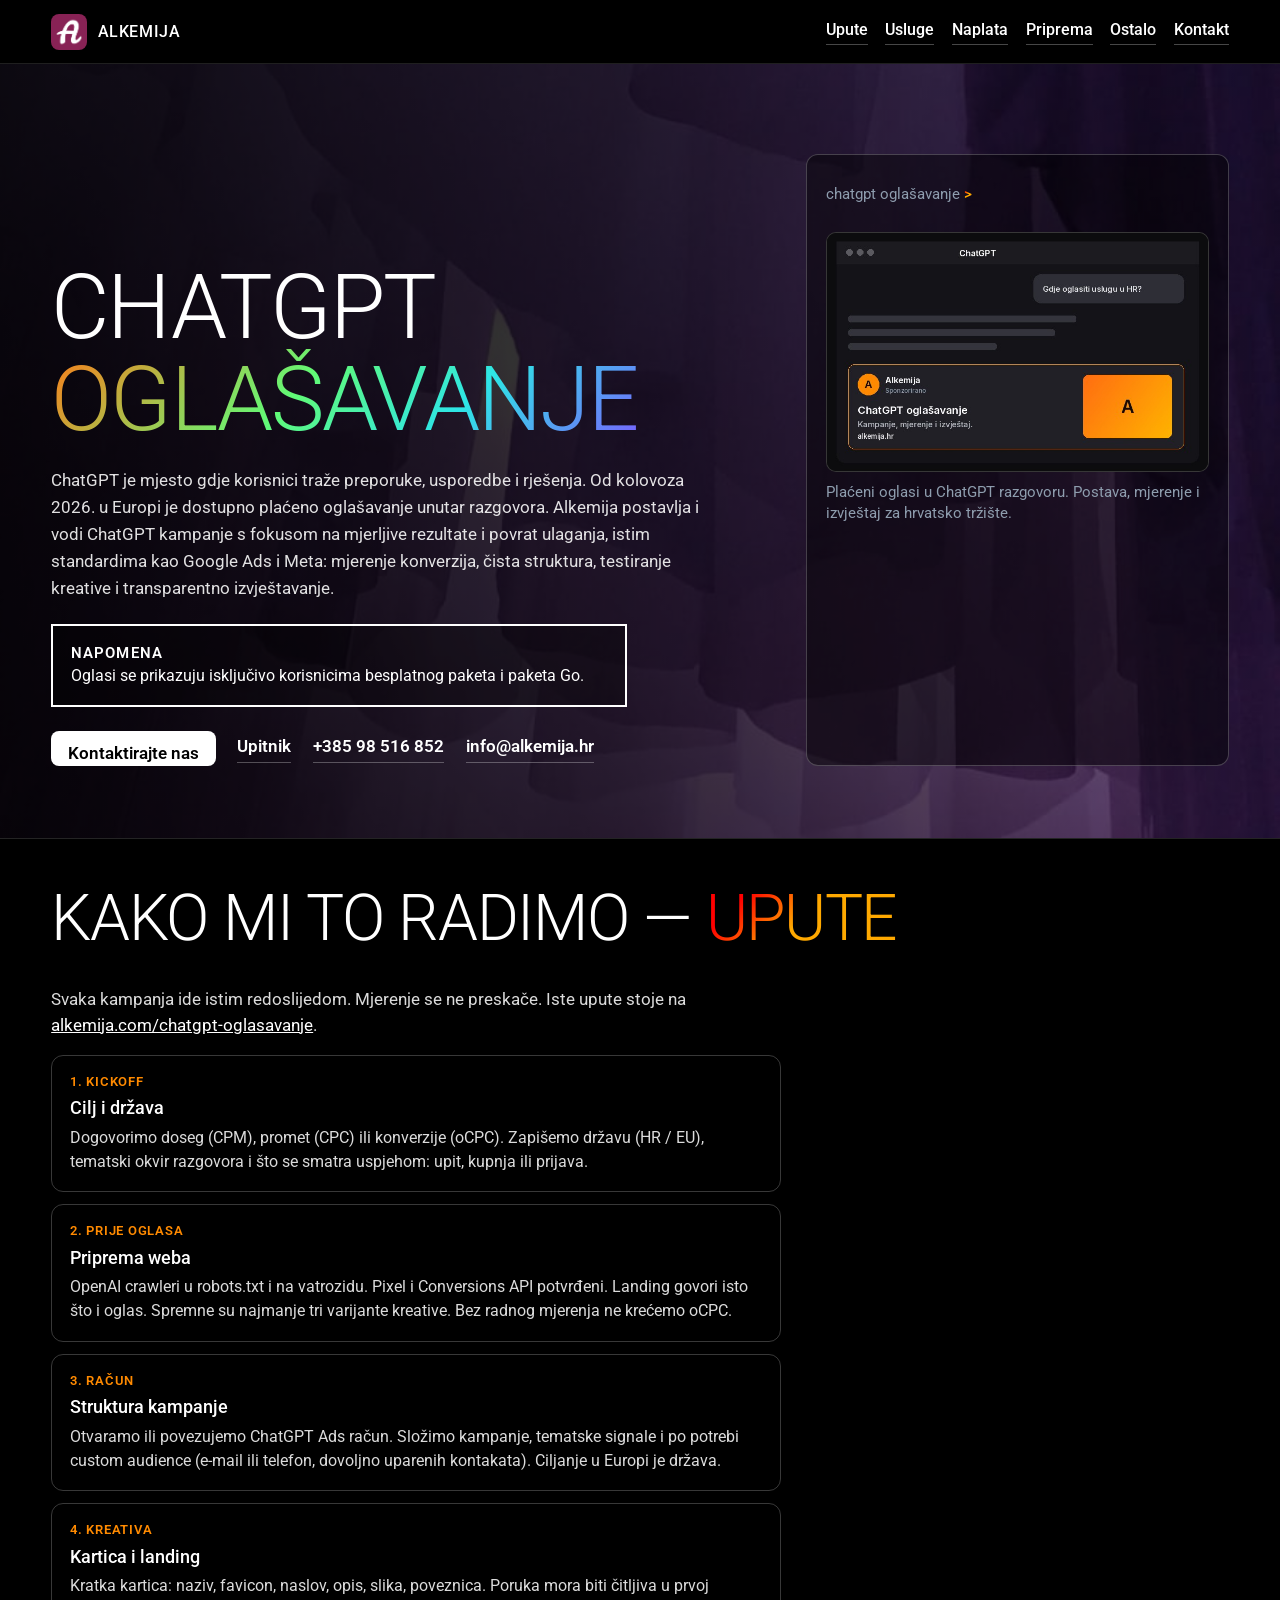
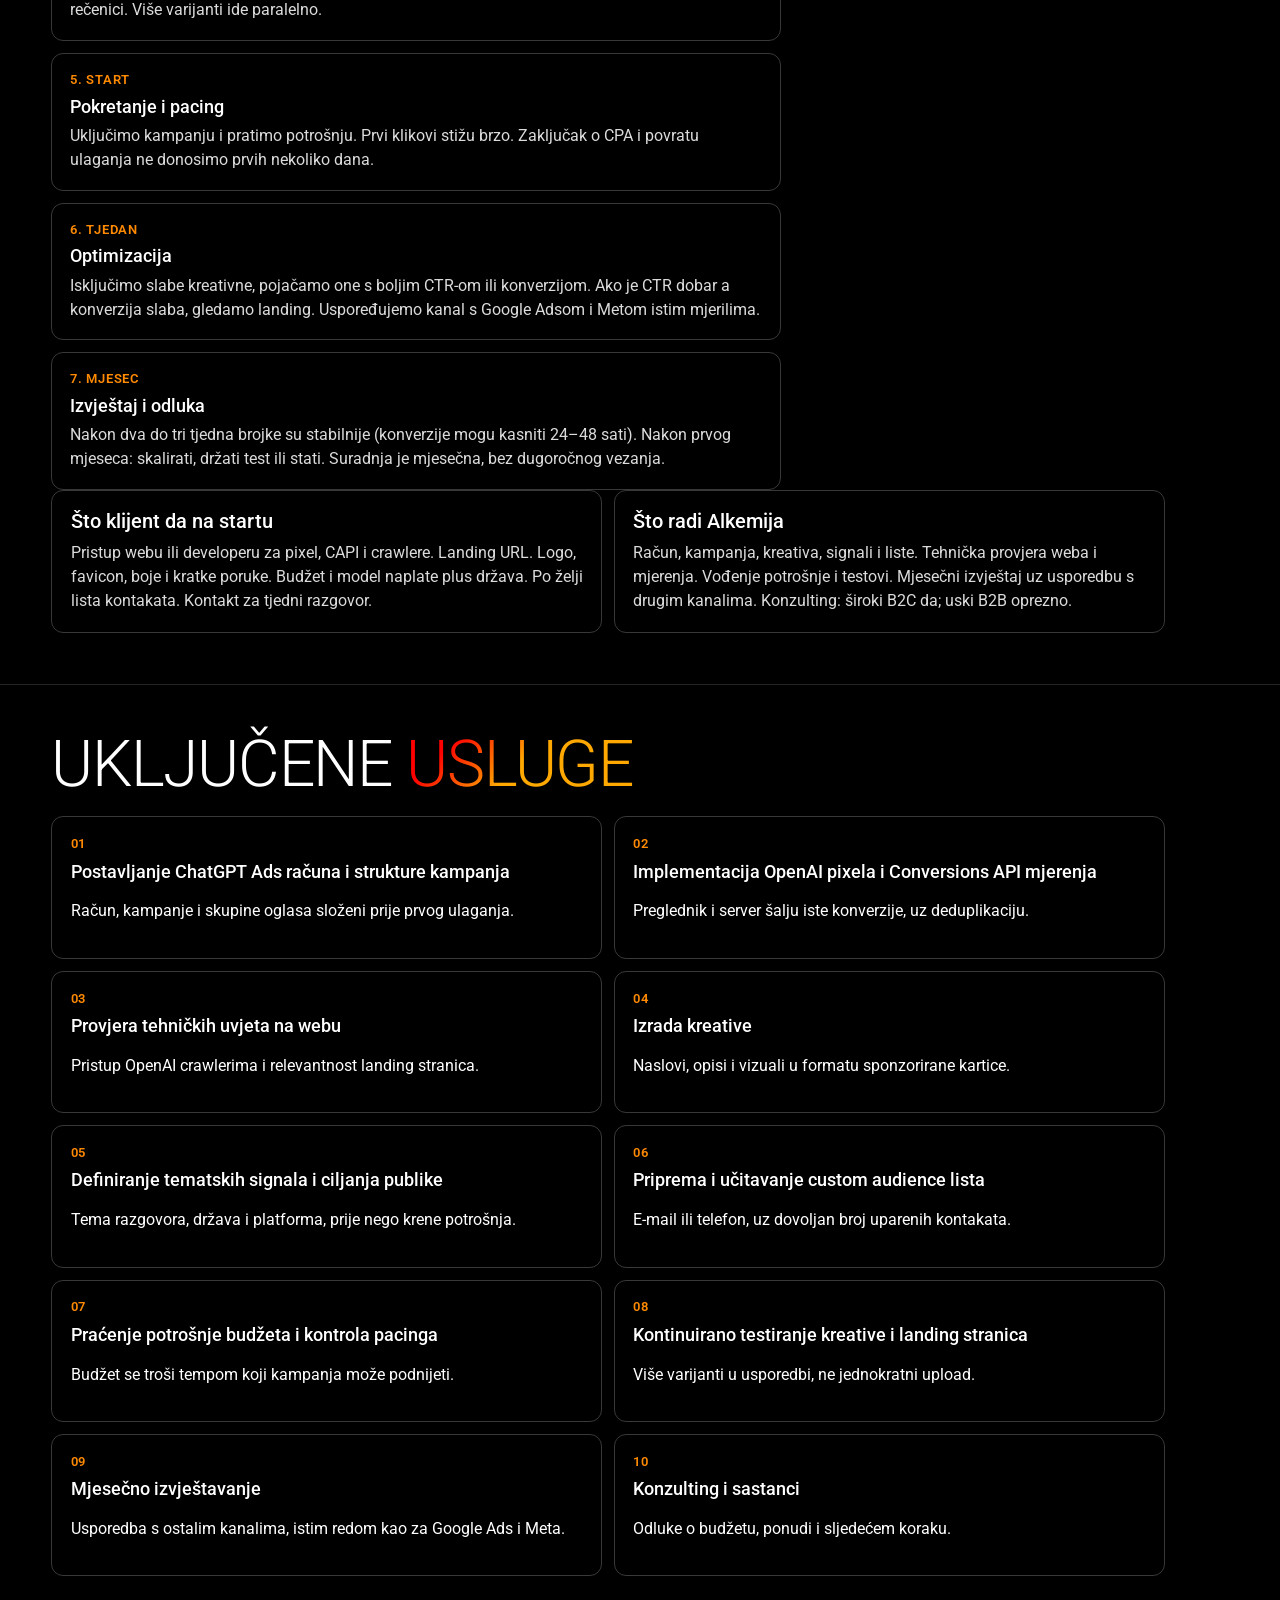
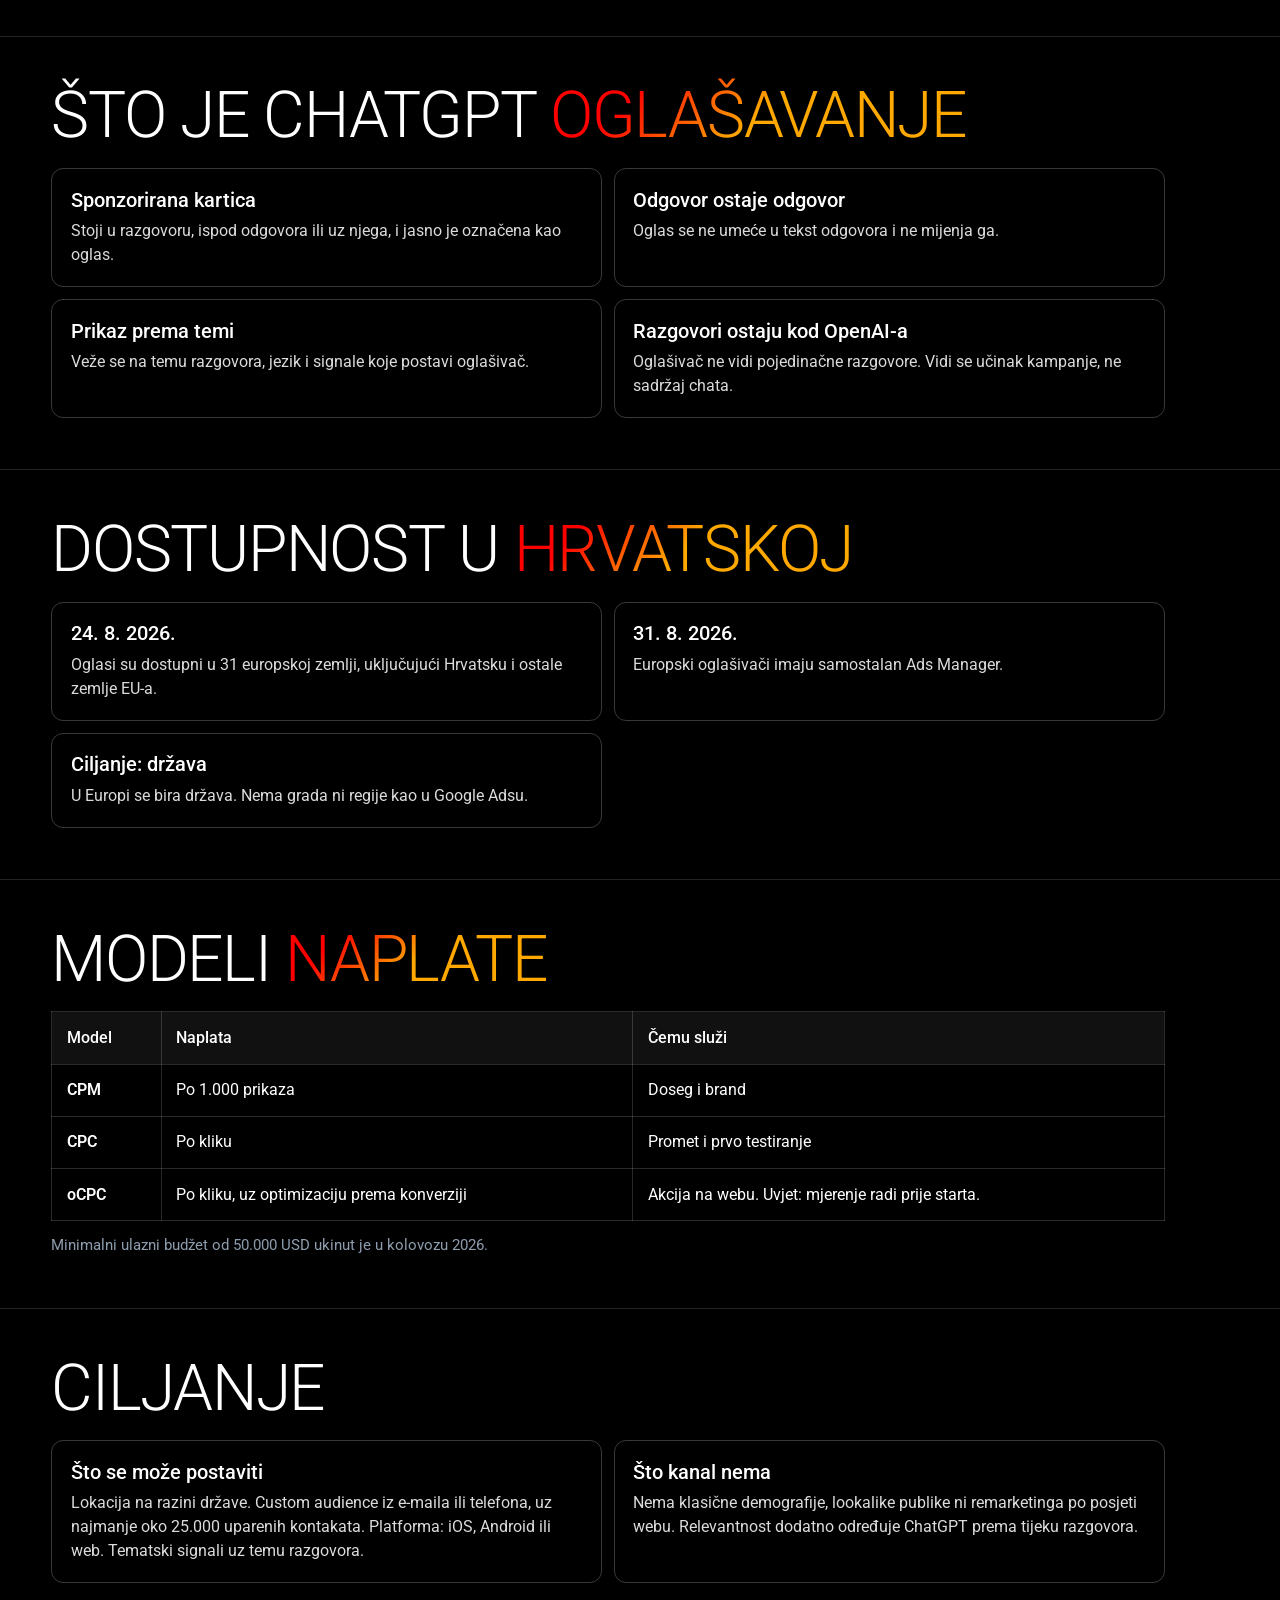
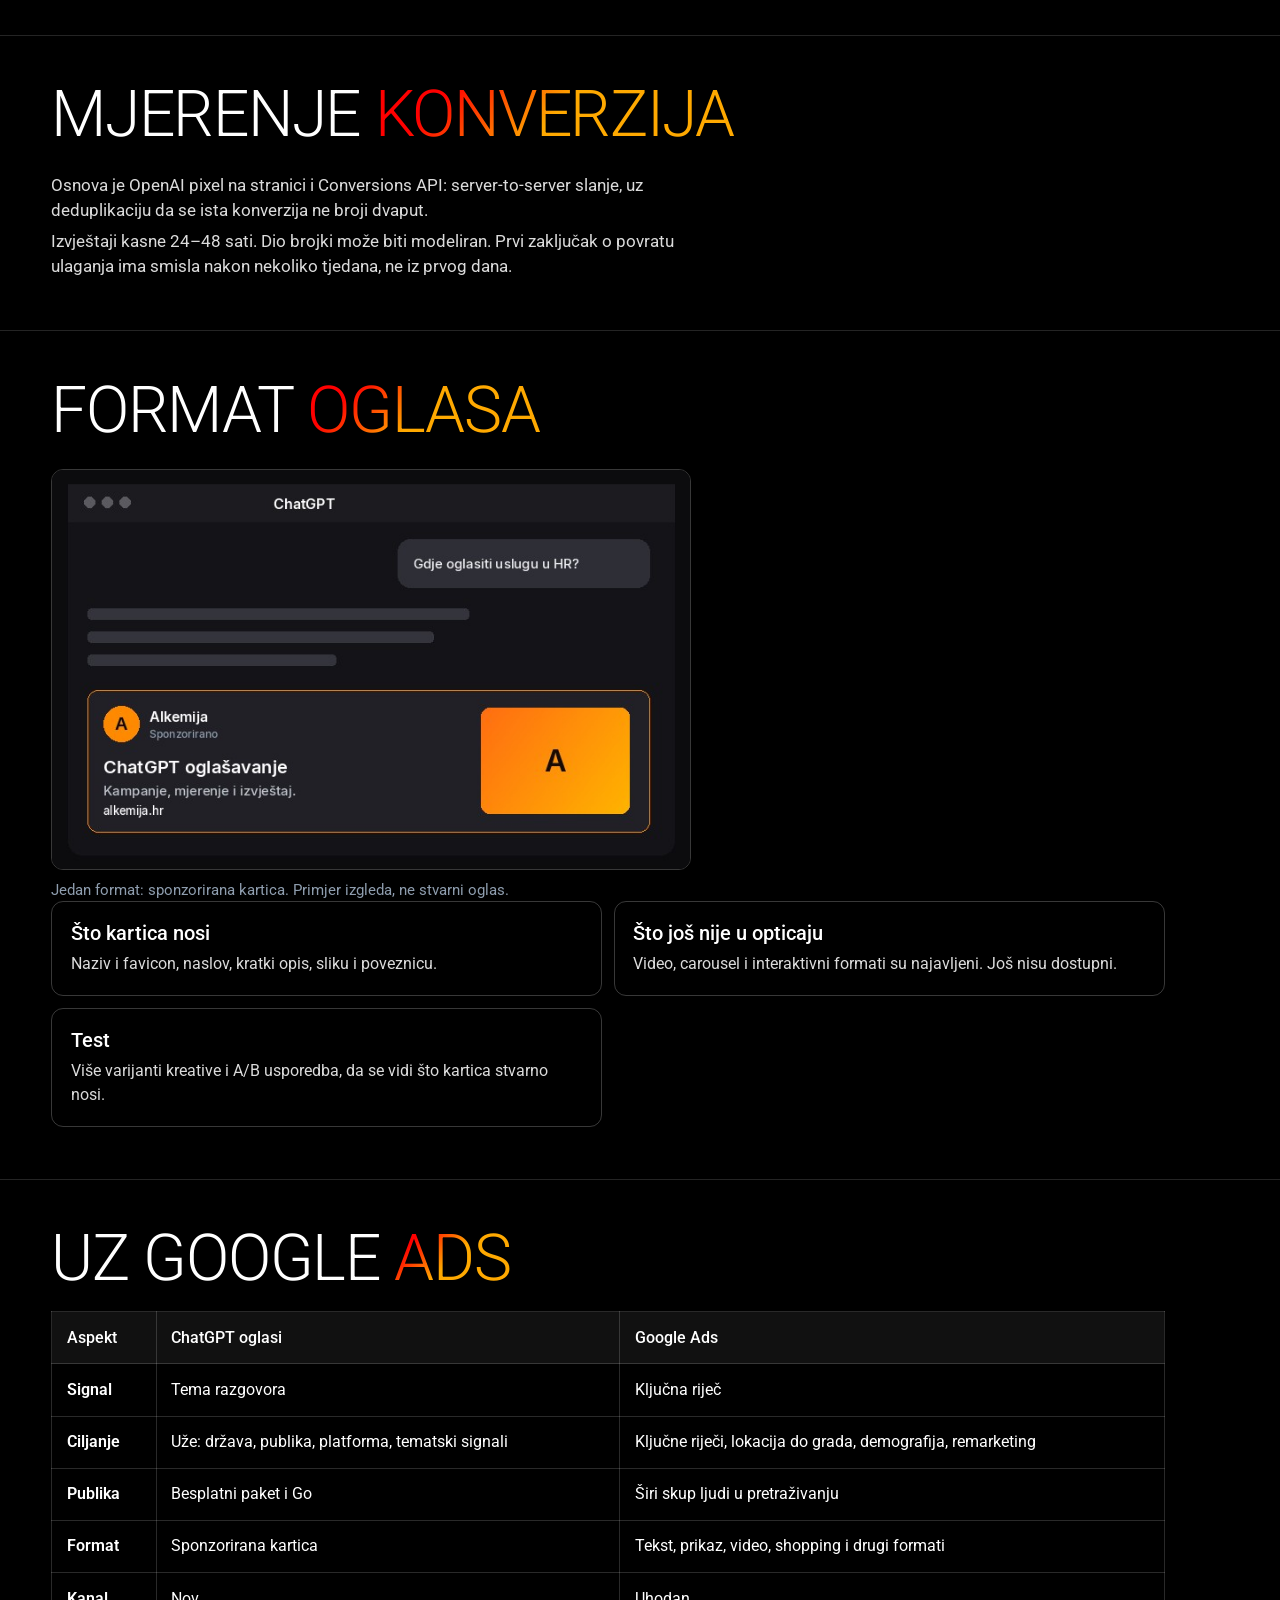
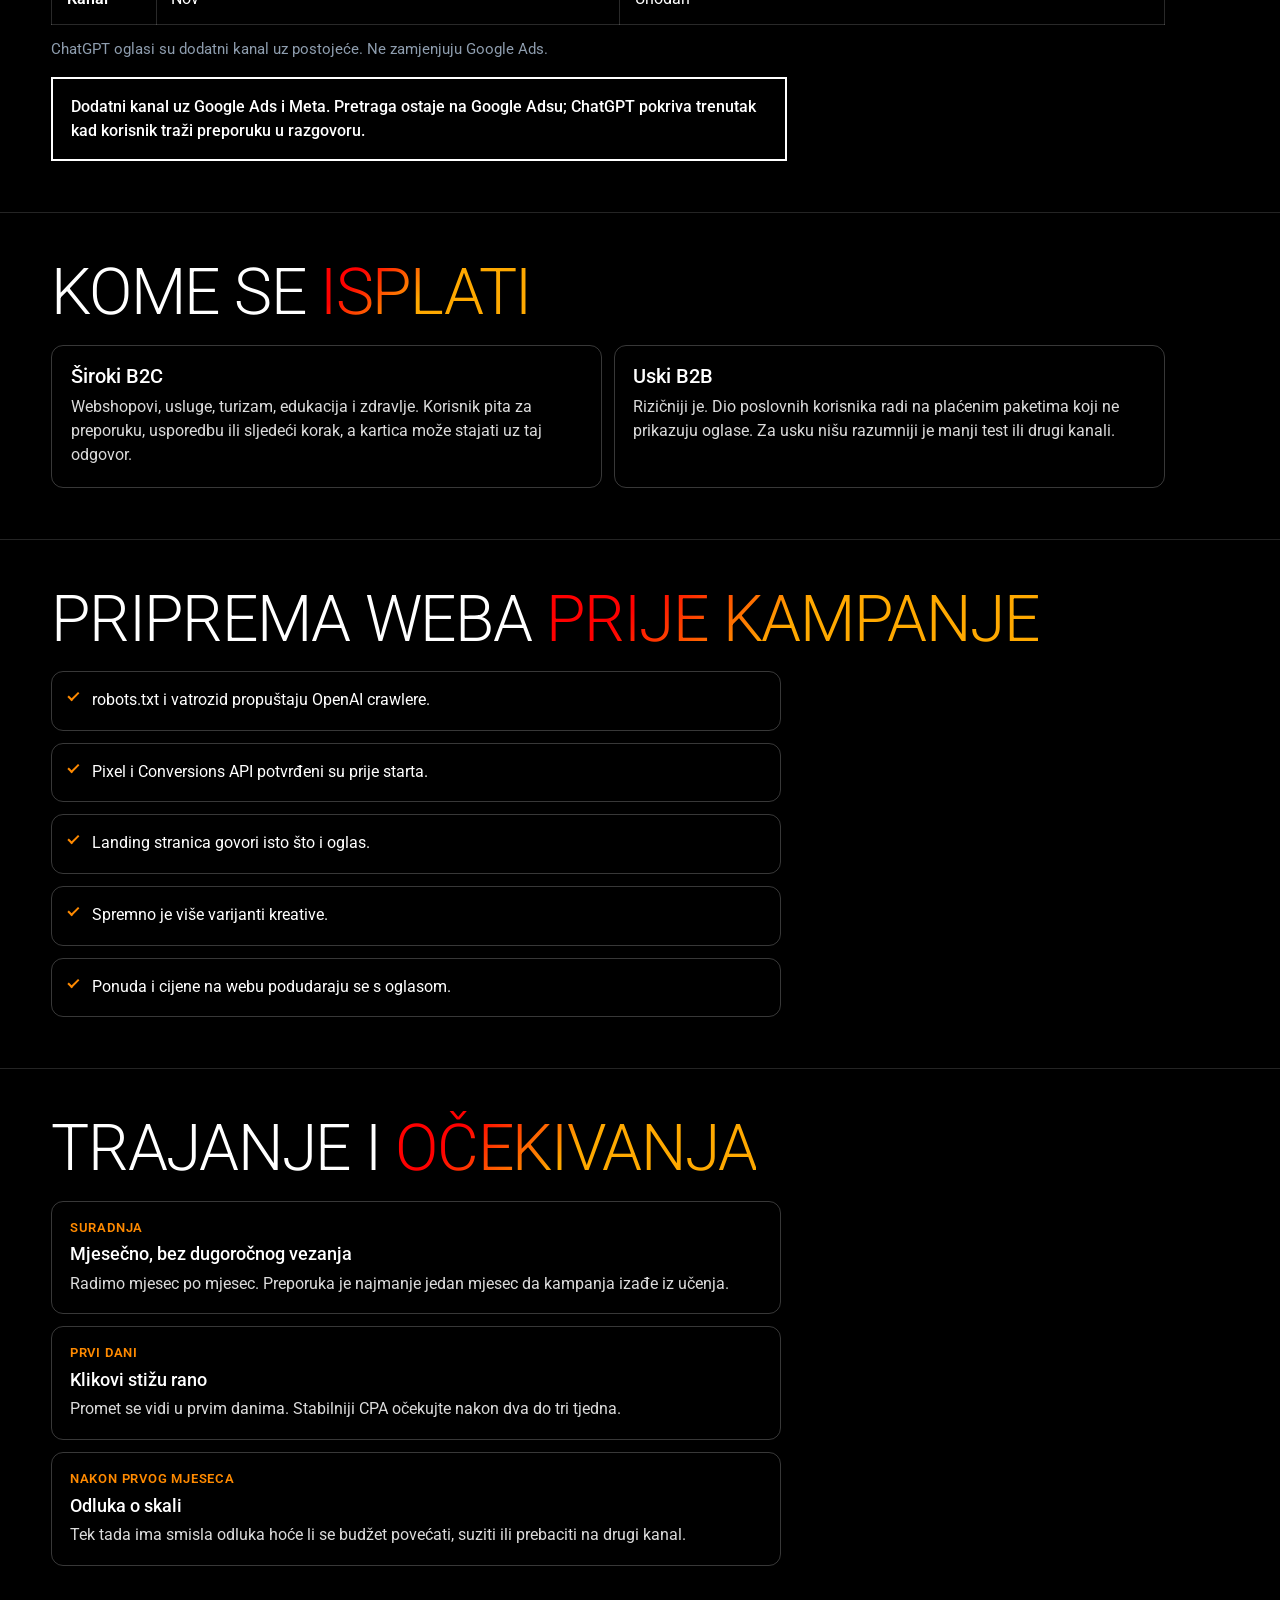
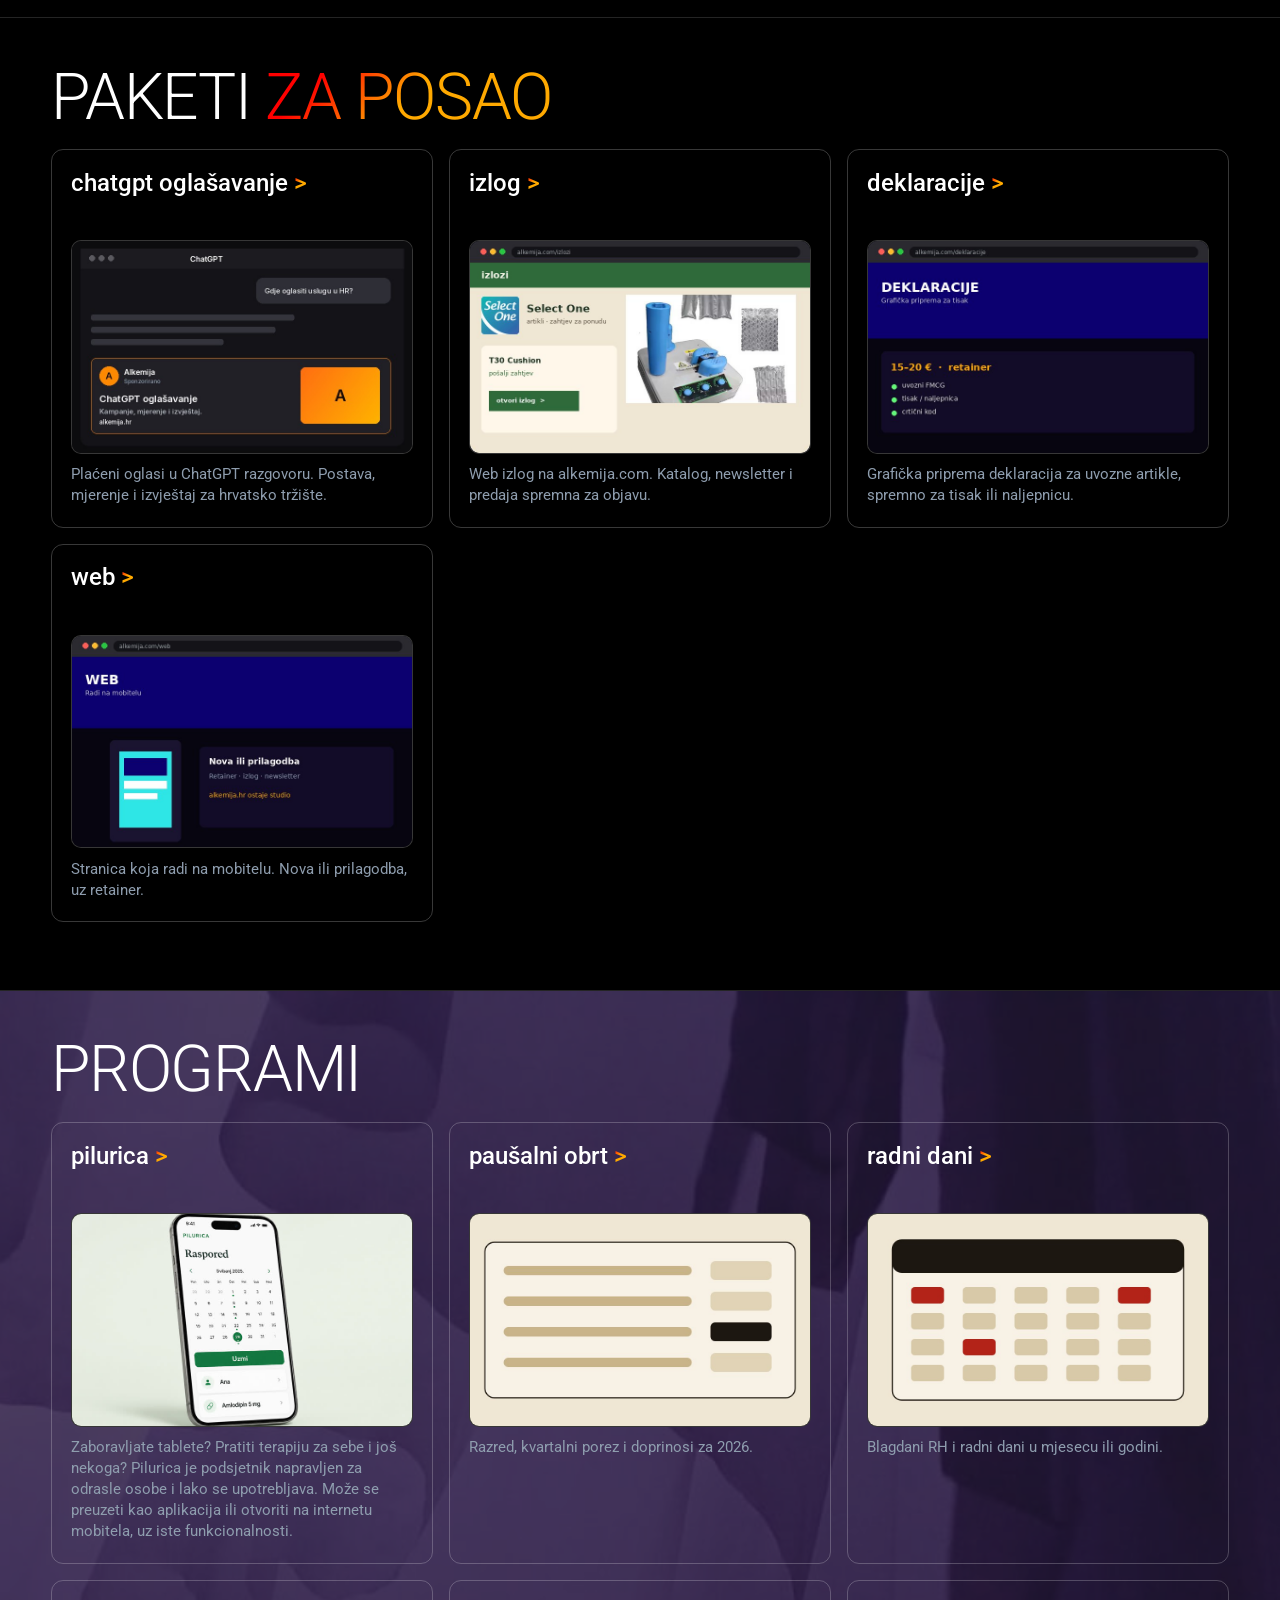
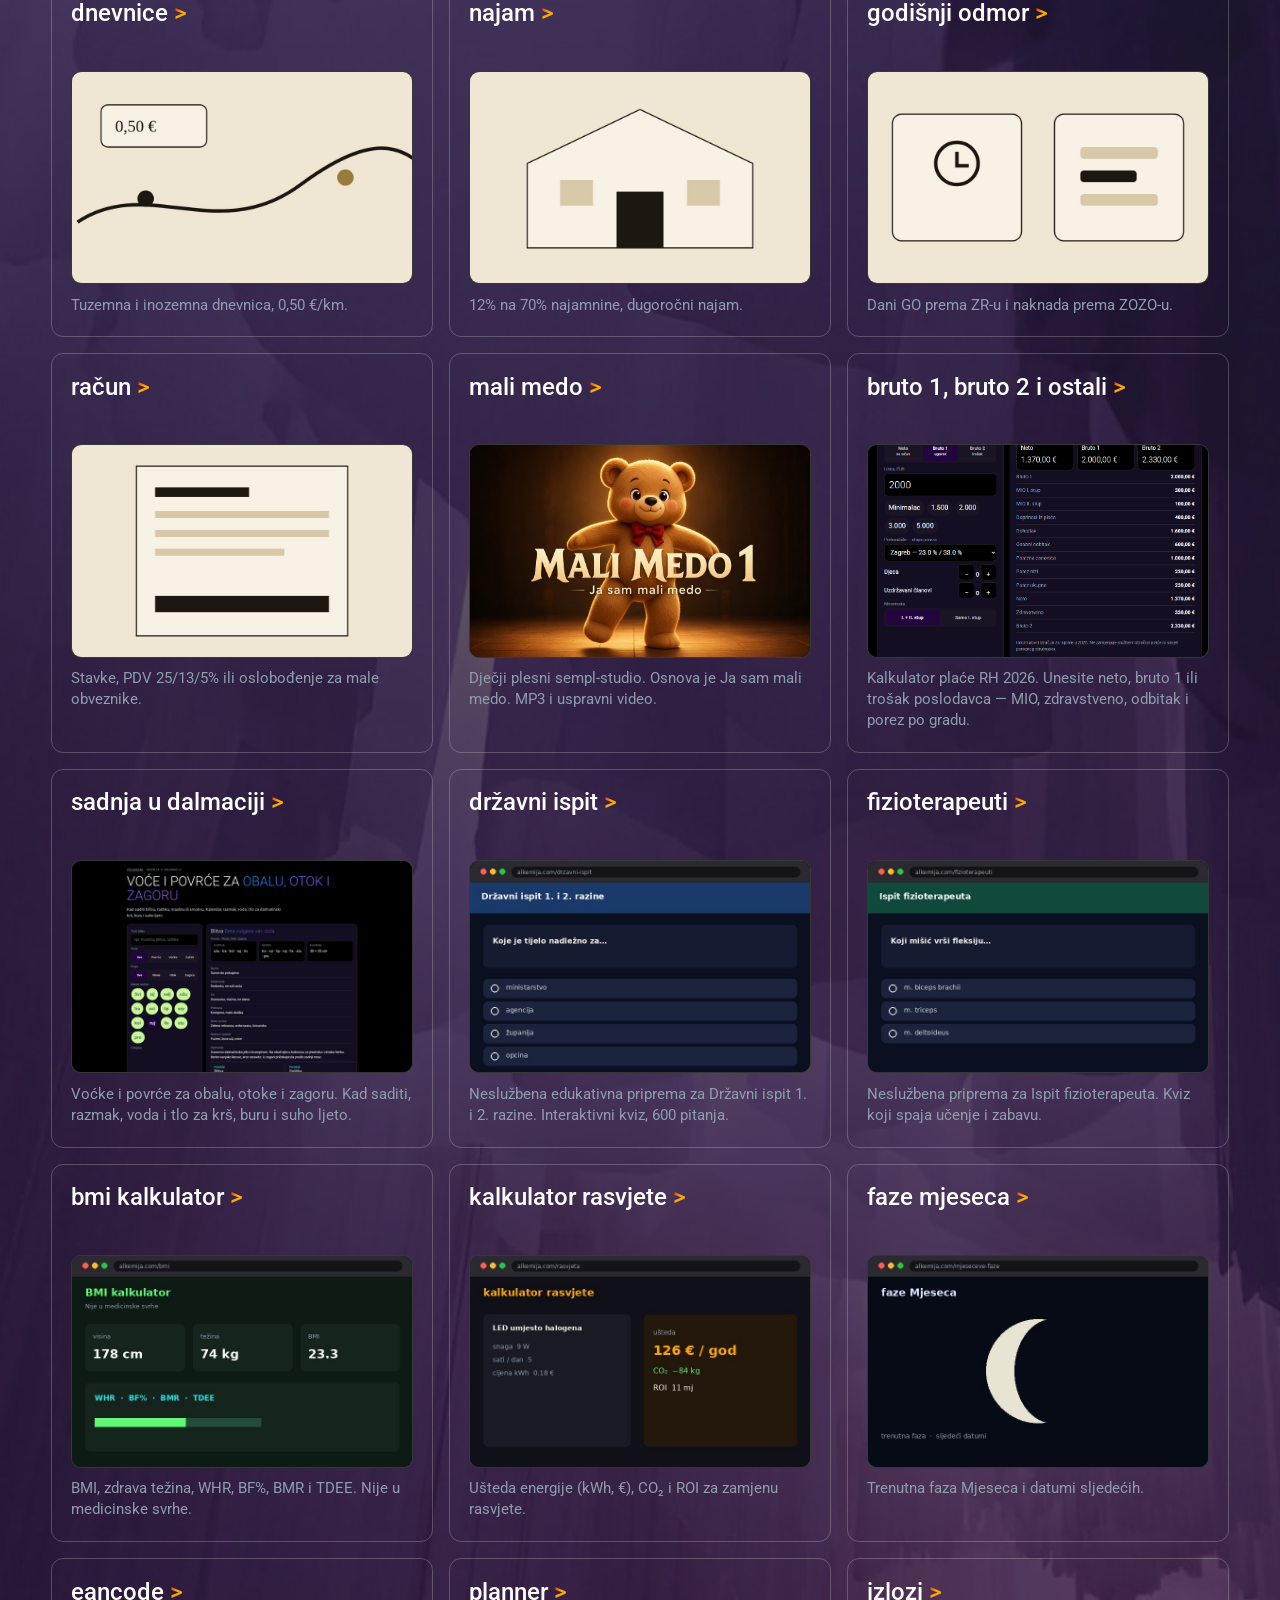
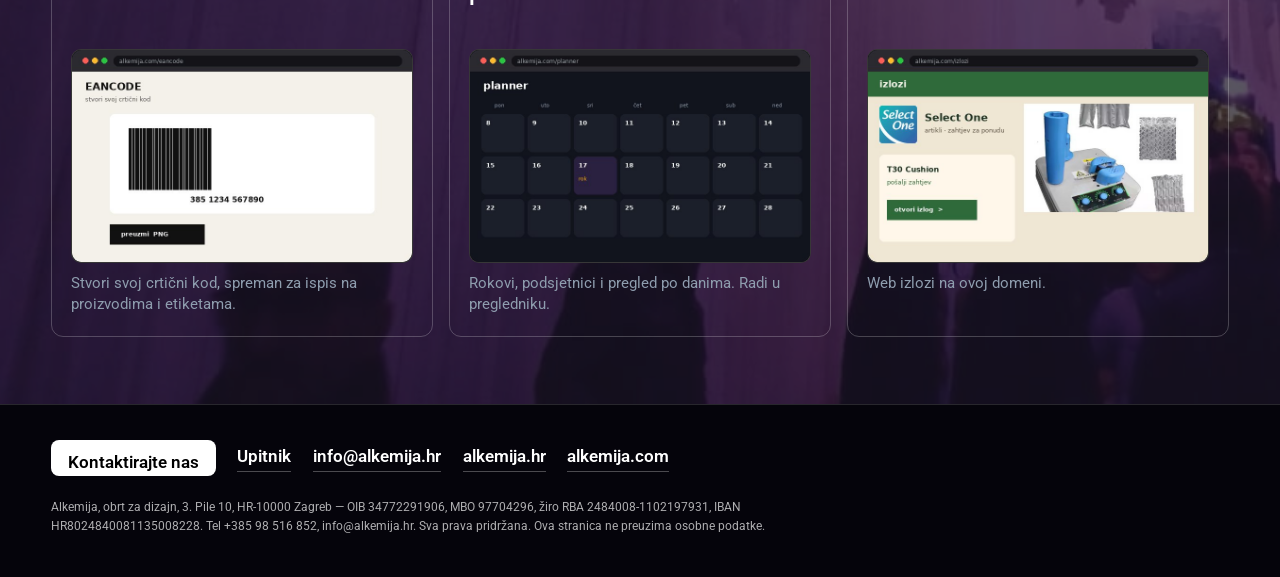
==== commit 383aaab6: "Add campaign instructions and WordPress paste files for alkemija.hr. The live alkemija.com page is a" ====
--- a/index.html
+++ b/index.html
@@ -46,6 +46,7 @@
       Alkemija
     </a>
     <nav class="nav" aria-label="Sadržaj stranice">
+      <a href="#upute">Upute</a>
       <a href="#usluge">Usluge</a>
       <a href="#naplata">Naplata</a>
       <a href="#priprema">Priprema</a>
@@ -70,11 +71,63 @@
           <a href="mailto:info@alkemija.hr">info@alkemija.hr</a>
         </p>
       </div>
-      <a class="tile" href="https://www.alkemija.hr/anketa/">
+      <a class="tile" href="https://alkemija.com/chatgpt-oglasavanje/">
         <p class="tile-title">chatgpt oglašavanje <span class="arr">&gt;</span></p>
         <span class="shot"><img src="assets/chatgpt-tile.jpg" width="720" height="450" alt=""></span>
         <p>Plaćeni oglasi u ChatGPT razgovoru. Postava, mjerenje i izvještaj za hrvatsko tržište.</p>
       </a>
+    </section>
+
+    <section class="band" id="upute" aria-labelledby="upute-naslov">
+      <h2 class="label" id="upute-naslov">Kako mi to radimo — <span class="fire">upute</span></h2>
+      <p class="intro">Svaka kampanja ide istim redoslijedom. Mjerenje se ne preskače. Iste upute stoje na <a href="https://alkemija.com/chatgpt-oglasavanje/">alkemija.com/chatgpt-oglasavanje</a>.</p>
+      <ol class="steps">
+        <li class="step">
+          <span>1. Kickoff</span>
+          <h3>Cilj i država</h3>
+          <p>Dogovorimo doseg (CPM), promet (CPC) ili konverzije (oCPC). Zapišemo državu (HR / EU), tematski okvir razgovora i što se smatra uspjehom: upit, kupnja ili prijava.</p>
+        </li>
+        <li class="step">
+          <span>2. Prije oglasa</span>
+          <h3>Priprema weba</h3>
+          <p>OpenAI crawleri u robots.txt i na vatrozidu. Pixel i Conversions API potvrđeni. Landing govori isto što i oglas. Spremne su najmanje tri varijante kreative. Bez radnog mjerenja ne krećemo oCPC.</p>
+        </li>
+        <li class="step">
+          <span>3. Račun</span>
+          <h3>Struktura kampanje</h3>
+          <p>Otvaramo ili povezujemo ChatGPT Ads račun. Složimo kampanje, tematske signale i po potrebi custom audience (e-mail ili telefon, dovoljno uparenih kontakata). Ciljanje u Europi je država.</p>
+        </li>
+        <li class="step">
+          <span>4. Kreativa</span>
+          <h3>Kartica i landing</h3>
+          <p>Kratka kartica: naziv, favicon, naslov, opis, slika, poveznica. Poruka mora biti čitljiva u prvoj rečenici. Više varijanti ide paralelno.</p>
+        </li>
+        <li class="step">
+          <span>5. Start</span>
+          <h3>Pokretanje i pacing</h3>
+          <p>Uključimo kampanju i pratimo potrošnju. Prvi klikovi stižu brzo. Zaključak o CPA i povratu ulaganja ne donosimo prvih nekoliko dana.</p>
+        </li>
+        <li class="step">
+          <span>6. Tjedan</span>
+          <h3>Optimizacija</h3>
+          <p>Isključimo slabe kreativne, pojačamo one s boljim CTR-om ili konverzijom. Ako je CTR dobar a konverzija slaba, gledamo landing. Uspoređujemo kanal s Google Adsom i Metom istim mjerilima.</p>
+        </li>
+        <li class="step">
+          <span>7. Mjesec</span>
+          <h3>Izvještaj i odluka</h3>
+          <p>Nakon dva do tri tjedna brojke su stabilnije (konverzije mogu kasniti 24–48 sati). Nakon prvog mjeseca: skalirati, držati test ili stati. Suradnja je mjesečna, bez dugoročnog vezanja.</p>
+        </li>
+      </ol>
+      <div class="split">
+        <article class="card">
+          <h3>Što klijent da na startu</h3>
+          <p>Pristup webu ili developeru za pixel, CAPI i crawlere. Landing URL. Logo, favicon, boje i kratke poruke. Budžet i model naplate plus država. Po želji lista kontakata. Kontakt za tjedni razgovor.</p>
+        </article>
+        <article class="card">
+          <h3>Što radi Alkemija</h3>
+          <p>Račun, kampanja, kreativa, signali i liste. Tehnička provjera weba i mjerenja. Vođenje potrošnje i testovi. Mjesečni izvještaj uz usporedbu s drugim kanalima. Konzulting: široki B2C da; uski B2B oprezno.</p>
+        </article>
+      </div>
     </section>
 
     <section class="band" id="usluge" aria-labelledby="usluge-naslov">
@@ -333,7 +386,7 @@
     <section class="band" id="ostalo" aria-labelledby="paketi-naslov">
       <h2 class="label" id="paketi-naslov">Paketi <span class="fire">za posao</span></h2>
       <nav class="tiles" aria-label="Paketi za posao">
-        <a class="tile" href="https://www.alkemija.hr/anketa/">
+        <a class="tile" href="https://alkemija.com/chatgpt-oglasavanje/">
           <h3>chatgpt oglašavanje <span class="arr">&gt;</span></h3>
           <span class="shot"><img src="assets/chatgpt-tile.jpg" width="720" height="450" alt=""></span>
           <p>Plaćeni oglasi u ChatGPT razgovoru. Postava, mjerenje i izvještaj za hrvatsko tržište.</p>
--- a/styles.css
+++ b/styles.css
@@ -17,6 +17,11 @@
 
 html {
   scroll-behavior: smooth;
+}
+
+section[id],
+#kontakt {
+  scroll-margin-top: 5.25rem;
 }
 
 body {
@@ -234,6 +239,12 @@
 .intro,
 .stack {
   max-width: 48rem;
+  color: rgba(255, 255, 255, 0.86);
+  font-size: 1.05rem;
+}
+
+.intro a {
+  color: #fff;
 }
 
 .intro p,
@@ -622,10 +633,33 @@
 }
 
 @media (max-width: 860px) {
+  section[id],
+  #kontakt {
+    scroll-margin-top: 8.5rem;
+  }
+
+  .nav {
+    display: grid;
+    grid-template-columns: repeat(2, max-content);
+    justify-content: start;
+    width: 100%;
+    gap: 0.55rem 1.25rem;
+  }
+
+  .nav a {
+    font-size: 1rem;
+  }
+
   .hero {
     grid-template-columns: 1fr;
     min-height: 0;
     padding-top: 2.2rem;
+    padding-bottom: 2.75rem;
+    gap: 1.75rem;
+  }
+
+  .hero .tile {
+    margin-bottom: 0.25rem;
   }
 
   .hero::before {
